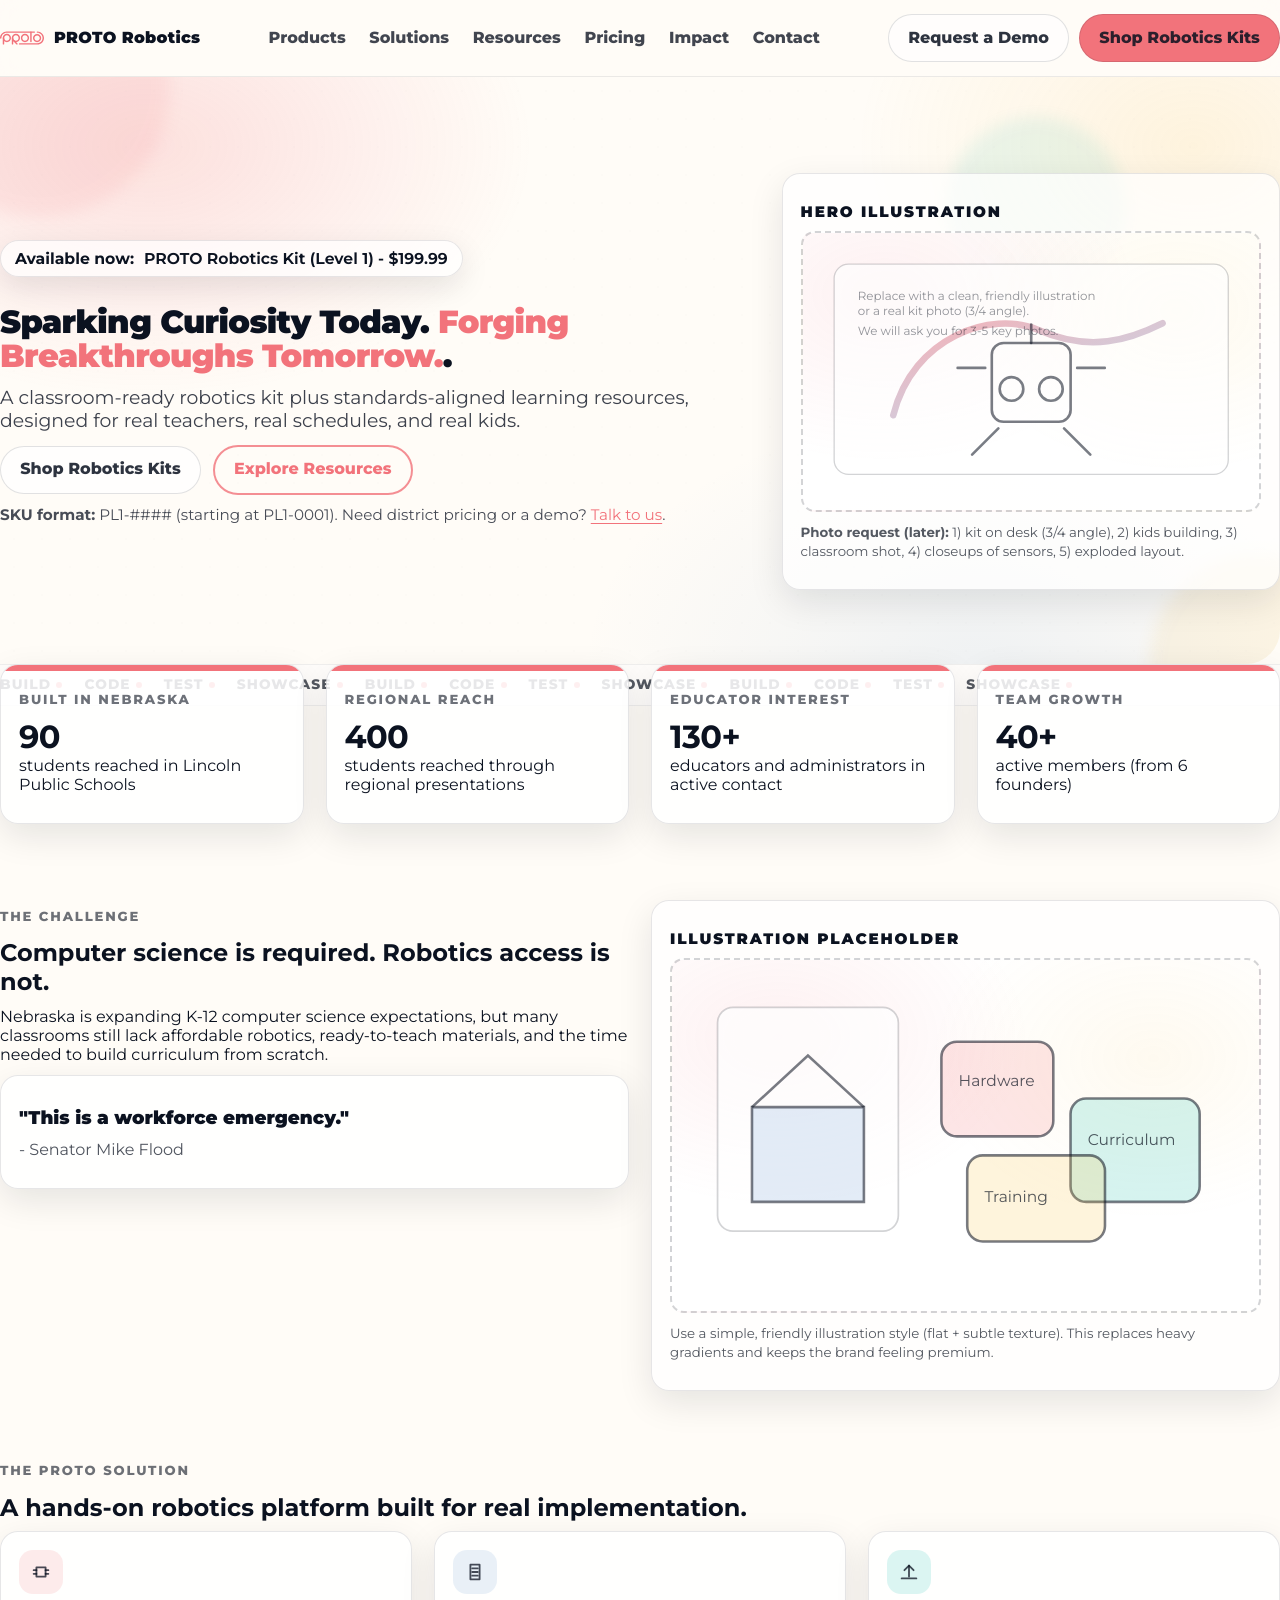
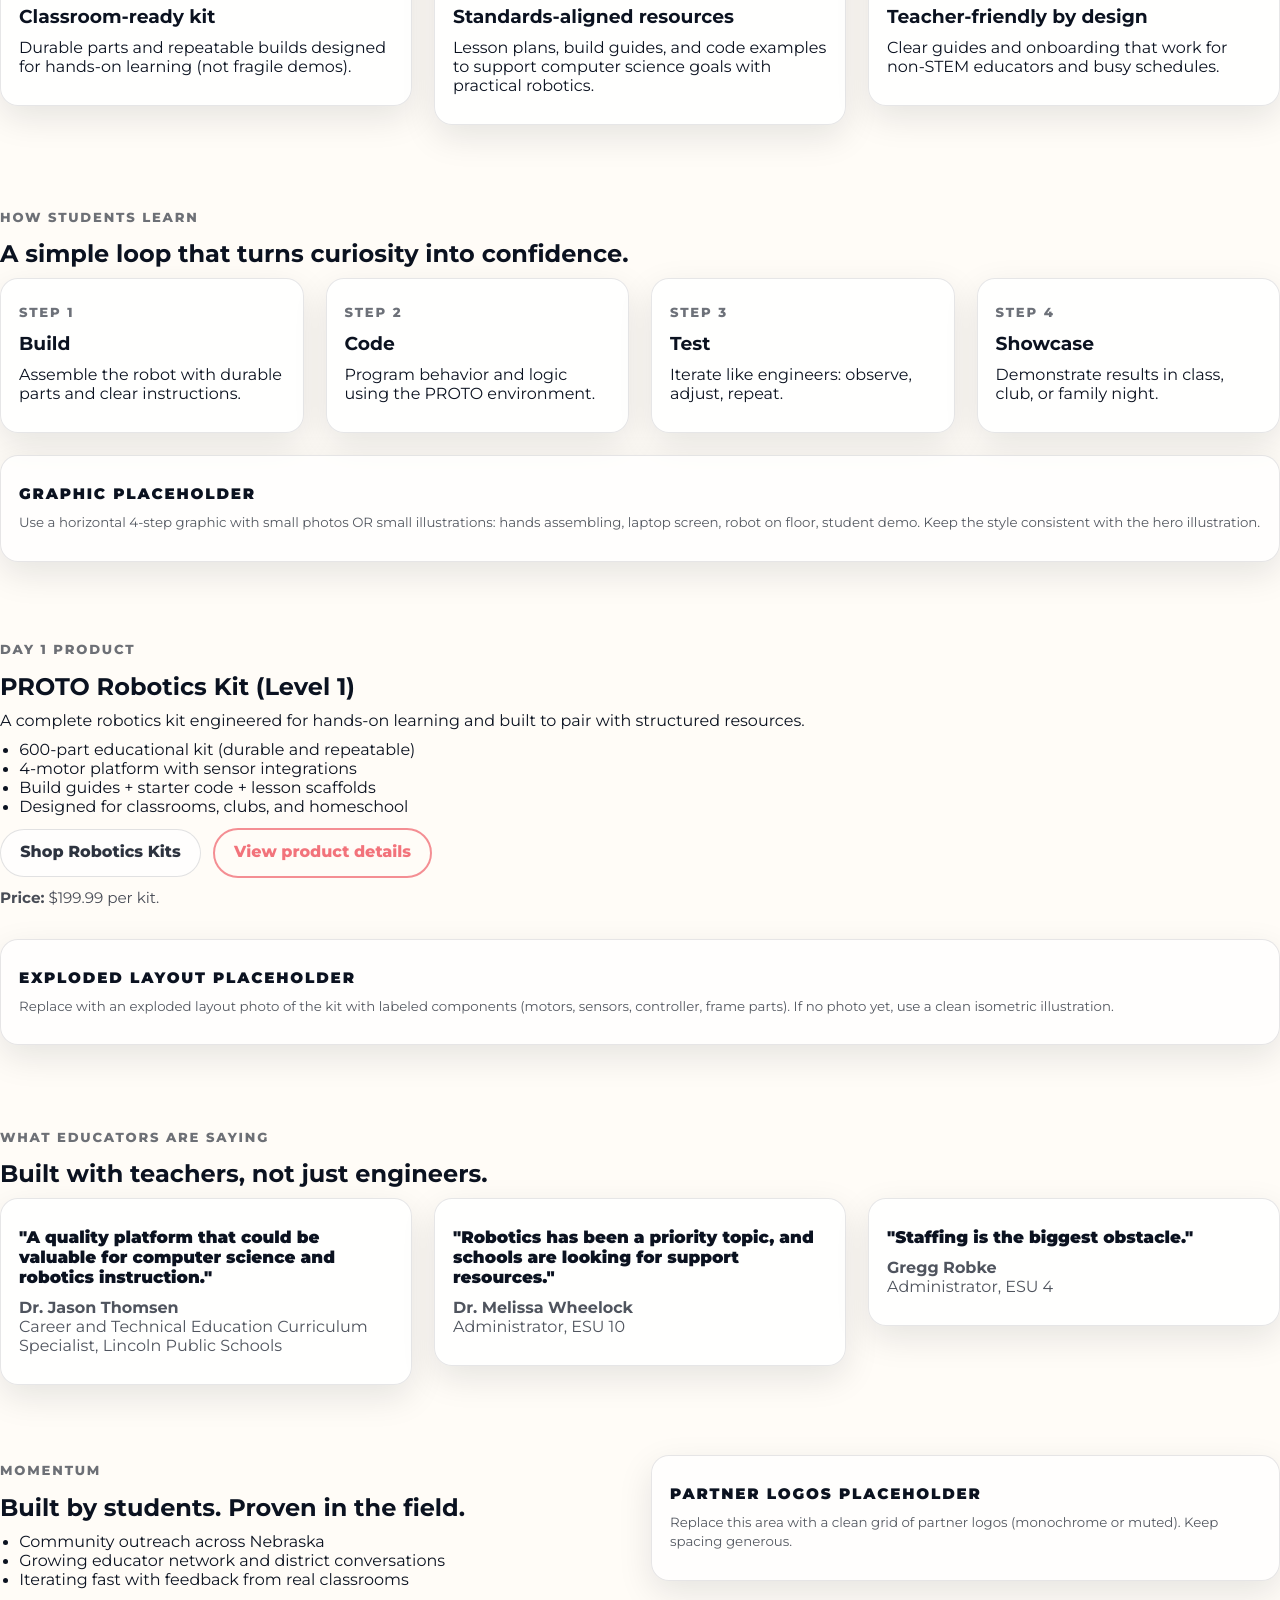
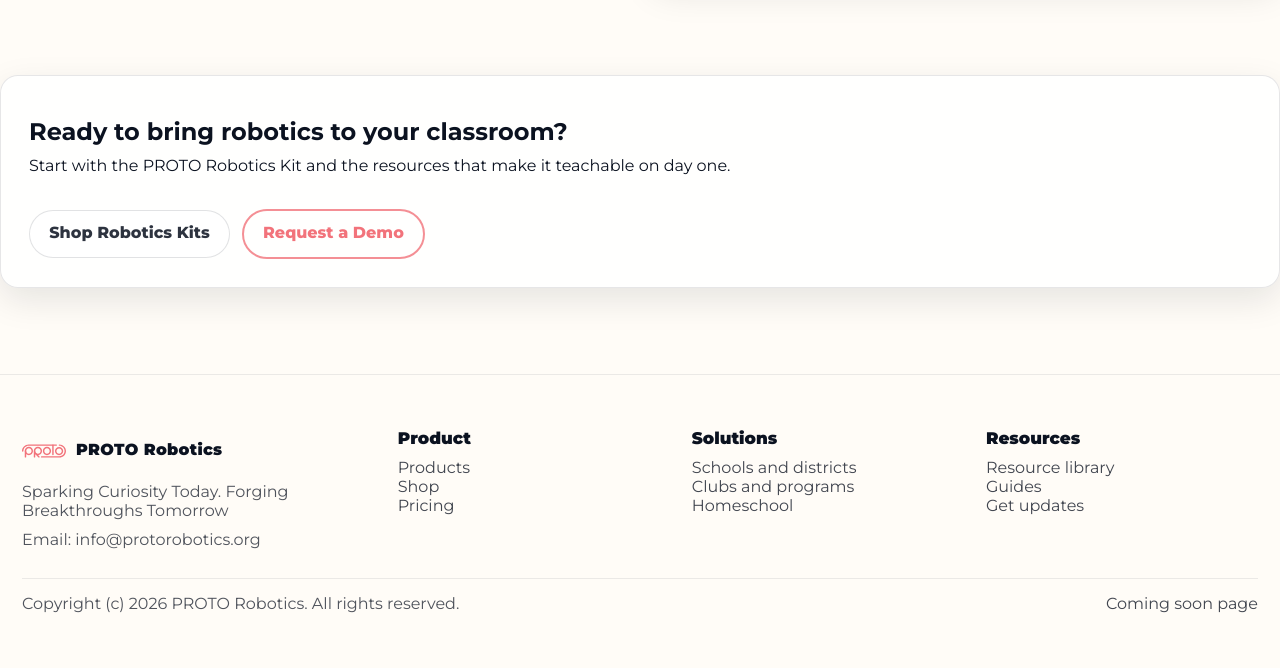
==== index.html @ 125cfd14 "WP Theme to static site migration starter code" ====
<!doctype html>
<html lang="en">
<head>
<title>PROTO Robotics - Index</title>
<meta charset="utf-8">
<meta name="viewport" content="width=device-width, initial-scale=1">
<link rel="preconnect" href="https://fonts.googleapis.com">
<link rel="preconnect" href="https://fonts.gstatic.com" crossorigin>
<link href="https://fonts.googleapis.com/css2?family=Montserrat:wght@400;500;600;700;800;900&display=swap" rel="stylesheet">
<link rel="stylesheet" href="assets/css/site.css">
</head>
<body>
<header class="proto-header">
  <div class="proto-container proto-header__inner">
    <a class="proto-brand" href="index.html">
      <img src="assets/img/proto-logo.svg" alt="PROTO Robotics" width="44" height="44">
      <span class="proto-brand__name">PROTO Robotics</span>
    </a>

    <nav class="proto-nav" aria-label="Primary">
      <a class="wp-block-navigation-item__content" href="products.html">Products</a>
      <a class="wp-block-navigation-item__content" href="solutions.html">Solutions</a>
      <a class="wp-block-navigation-item__content" href="resources.html">Resources</a>
      <a class="wp-block-navigation-item__content" href="pricing.html">Pricing</a>
      <a class="wp-block-navigation-item__content" href="impact.html">Impact</a>
      <a class="wp-block-navigation-item__content" href="contact.html">Contact</a>
    </nav>

    <div class="proto-actions">
      <a class="wp-block-button__link wp-element-button proto-ghost" href="contact.html">Request a Demo</a>
      <a class="wp-block-button__link has-proto-red-background-color has-text-color has-background wp-element-button" href="shop.html">Shop Robotics Kits</a>
    </div>
  </div>
</header>
<main>

<!-- wp:group {"align":"full","className":"proto-hero","style":{"spacing":{"padding":{"top":"96px","bottom":"74px"}}}} -->
<div class="wp-block-group alignfull proto-hero" style="padding-top:96px;padding-bottom:74px">
  <!-- wp:html -->
  <div class="proto-shape proto-shape--a"></div>
  <div class="proto-shape proto-shape--b"></div>
  <div class="proto-shape proto-shape--c"></div>
  <!-- /wp:html -->

  <!-- wp:group {"className":"proto-hero__inner","layout":{"type":"constrained"}} -->
  <div class="wp-block-group proto-hero__inner">
    <!-- wp:columns {"className":"proto-hero__grid","verticalAlignment":"center","style":{"spacing":{"blockGap":"34px"}}} -->
    <div class="wp-block-columns are-vertically-aligned-center proto-hero__grid">
      <!-- wp:column {"verticalAlignment":"center"} -->
      <div class="wp-block-column is-vertically-aligned-center">
        <!-- wp:group {"className":"proto-reveal","layout":{"type":"constrained"}} -->
        <div class="wp-block-group proto-reveal">
          <!-- wp:paragraph {"className":"proto-badge"} -->
          <p class="proto-badge"><strong>Available now:</strong> PROTO Robotics Kit (Level 1) - $199.99</p>
          <!-- /wp:paragraph -->

          <!-- wp:heading {"level":1,"fontSize":"4xl"} -->
          <h1 class="wp-block-heading has-4-xl-font-size">Sparking Curiosity Today. <span class="proto-accent">Forging Breakthroughs Tomorrow.</span>.</h1>
          <!-- /wp:heading -->

          <!-- wp:paragraph {"className":"proto-lede"} -->
          <p class="proto-lede">A classroom-ready robotics kit plus standards-aligned learning resources, designed for real teachers, real schedules, and real kids.</p>
          <!-- /wp:paragraph -->

          <!-- wp:buttons {"style":{"spacing":{"blockGap":"12px"}}} -->
          <div class="wp-block-buttons">
            <!-- wp:button -->
            <div class="wp-block-button"><a class="wp-block-button__link wp-element-button" href="shop.html">Shop Robotics Kits</a></div>
            <!-- /wp:button -->

            <!-- wp:button {"className":"is-style-proto-outline"} -->
            <div class="wp-block-button is-style-proto-outline"><a class="wp-block-button__link wp-element-button" href="resources.html">Explore Resources</a></div>
            <!-- /wp:button -->
          </div>
          <!-- /wp:buttons -->

          <!-- wp:paragraph {"style":{"typography":{"fontSize":"0.95rem"},"color":{"text":"rgba(11,18,32,0.75)"}}} -->
          <p style="font-size:0.95rem;color:rgba(11,18,32,0.75)"><strong>SKU format:</strong> PL1-#### (starting at PL1-0001). Need district pricing or a demo? <a href="contact.html">Talk to us</a>.</p>
          <!-- /wp:paragraph -->
        </div>
        <!-- /wp:group -->
      </div>
      <!-- /wp:column -->

      <!-- wp:column {"verticalAlignment":"center"} -->
      <div class="wp-block-column is-vertically-aligned-center">
        <!-- wp:group {"className":"proto-illustration proto-reveal","layout":{"type":"constrained"}} -->
        <div class="wp-block-group proto-illustration proto-reveal">
          <!-- wp:paragraph {"style":{"typography":{"fontWeight":"900","fontSize":"0.95rem","letterSpacing":"0.12em"}}} -->
          <p style="font-size:0.95rem;font-weight:900;letter-spacing:0.12em;text-transform:uppercase">Hero illustration</p>
          <!-- /wp:paragraph -->

          <!-- wp:html -->
          <div class="proto-illustration__canvas" aria-label="Illustration placeholder">
            <svg viewBox="0 0 640 360" width="100%" height="100%" role="img" aria-label="Robot blueprint illustration placeholder">
              <defs>
                <linearGradient id="g" x1="0" y1="0" x2="1" y2="1">
                  <stop offset="0" stop-color="#F2737B" stop-opacity="0.55"/>
                  <stop offset="1" stop-color="#6395CF" stop-opacity="0.35"/>
                </linearGradient>
              </defs>
              <rect x="20" y="20" width="600" height="320" rx="22" fill="rgba(255,255,255,0.65)" stroke="rgba(11,18,32,0.18)" stroke-width="2"/>
              <path d="M110 250 C140 130, 260 90, 330 120 C410 155, 470 135, 520 110" fill="none" stroke="url(#g)" stroke-width="10" stroke-linecap="round"/>
              <g fill="none" stroke="rgba(11,18,32,0.55)" stroke-width="4" stroke-linecap="round" stroke-linejoin="round">
                <rect x="260" y="140" width="120" height="120" rx="18"/>
                <circle cx="290" cy="210" r="18"/>
                <circle cx="350" cy="210" r="18"/>
                <path d="M320 140 v-28"/>
                <path d="M250 178 h-42"/>
                <path d="M432 178 h-42"/>
                <path d="M270 270 l-40 40"/>
                <path d="M370 270 l40 40"/>
              </g>
              <g fill="rgba(11,18,32,0.45)" font-family="Montserrat, Arial" font-size="18">
                <text x="56" y="74">Replace with a clean, friendly illustration</text>
                <text x="56" y="98">or a real kit photo (3/4 angle).</text>
                <text x="56" y="128">We will ask you for 3-5 key photos.</text>
              </g>
            </svg>
          </div>
          <!-- /wp:html -->

          <!-- wp:paragraph -->
          <p><small><strong>Photo request (later):</strong> 1) kit on desk (3/4 angle), 2) kids building, 3) classroom shot, 4) closeups of sensors, 5) exploded layout.</small></p>
          <!-- /wp:paragraph -->
        </div>
        <!-- /wp:group -->
      </div>
      <!-- /wp:column -->
    </div>
    <!-- /wp:columns -->
  </div>
  <!-- /wp:group -->
</div>
<!-- /wp:group -->


<!-- wp:group {"align":"full","className":"proto-marquee","style":{"spacing":{"padding":{"top":"0px","bottom":"0px"}}}} -->
<div class="wp-block-group alignfull proto-marquee">
  <!-- wp:html -->
  <div class="proto-marquee__track" aria-label="PROTO marquee">
    <span class="proto-marquee__item">BUILD <span class="proto-marquee__dot"></span></span>
    <span class="proto-marquee__item">CODE <span class="proto-marquee__dot"></span></span>
    <span class="proto-marquee__item">TEST <span class="proto-marquee__dot"></span></span>
    <span class="proto-marquee__item">SHOWCASE <span class="proto-marquee__dot"></span></span>
    <span class="proto-marquee__item">BUILD <span class="proto-marquee__dot"></span></span>
    <span class="proto-marquee__item">CODE <span class="proto-marquee__dot"></span></span>
    <span class="proto-marquee__item">TEST <span class="proto-marquee__dot"></span></span>
    <span class="proto-marquee__item">SHOWCASE <span class="proto-marquee__dot"></span></span>
    <span class="proto-marquee__item">BUILD <span class="proto-marquee__dot"></span></span>
    <span class="proto-marquee__item">CODE <span class="proto-marquee__dot"></span></span>
    <span class="proto-marquee__item">TEST <span class="proto-marquee__dot"></span></span>
    <span class="proto-marquee__item">SHOWCASE <span class="proto-marquee__dot"></span></span>
  </div>
  <!-- /wp:html -->
</div>
<!-- /wp:group -->


<!-- wp:group {"layout":{"type":"constrained"},"className":"proto-overlap"} -->
<div class="wp-block-group proto-overlap">
  <!-- wp:columns {"style":{"spacing":{"blockGap":"18px"}}} -->
  <div class="wp-block-columns">
    <!-- wp:column -->
    <div class="wp-block-column">
      <!-- wp:group {"className":"proto-stat proto-reveal","style":{"spacing":{"padding":{"top":"18px","bottom":"18px","left":"18px","right":"18px"}}},"layout":{"type":"constrained"}} -->
      <div class="wp-block-group proto-stat proto-reveal" style="padding-top:18px;padding-right:18px;padding-bottom:18px;padding-left:18px">
        <!-- wp:paragraph {"className":"proto-eyebrow"} -->
        <p class="proto-eyebrow">Built in Nebraska</p>
        <!-- /wp:paragraph -->
        <!-- wp:paragraph -->
        <p><b>90</b><br>students reached in Lincoln Public Schools</p>
        <!-- /wp:paragraph -->
      </div>
      <!-- /wp:group -->
    </div>
    <!-- /wp:column -->

    <!-- wp:column -->
    <div class="wp-block-column">
      <!-- wp:group {"className":"proto-stat proto-reveal","style":{"spacing":{"padding":{"top":"18px","bottom":"18px","left":"18px","right":"18px"}}},"layout":{"type":"constrained"}} -->
      <div class="wp-block-group proto-stat proto-reveal" style="padding-top:18px;padding-right:18px;padding-bottom:18px;padding-left:18px">
        <!-- wp:paragraph {"className":"proto-eyebrow"} -->
        <p class="proto-eyebrow">Regional reach</p>
        <!-- /wp:paragraph -->
        <!-- wp:paragraph -->
        <p><b>400</b><br>students reached through regional presentations</p>
        <!-- /wp:paragraph -->
      </div>
      <!-- /wp:group -->
    </div>
    <!-- /wp:column -->

    <!-- wp:column -->
    <div class="wp-block-column">
      <!-- wp:group {"className":"proto-stat proto-reveal","style":{"spacing":{"padding":{"top":"18px","bottom":"18px","left":"18px","right":"18px"}}},"layout":{"type":"constrained"}} -->
      <div class="wp-block-group proto-stat proto-reveal" style="padding-top:18px;padding-right:18px;padding-bottom:18px;padding-left:18px">
        <!-- wp:paragraph {"className":"proto-eyebrow"} -->
        <p class="proto-eyebrow">Educator interest</p>
        <!-- /wp:paragraph -->
        <!-- wp:paragraph -->
        <p><b>130+</b><br>educators and administrators in active contact</p>
        <!-- /wp:paragraph -->
      </div>
      <!-- /wp:group -->
    </div>
    <!-- /wp:column -->

    <!-- wp:column -->
    <div class="wp-block-column">
      <!-- wp:group {"className":"proto-stat proto-reveal","style":{"spacing":{"padding":{"top":"18px","bottom":"18px","left":"18px","right":"18px"}}},"layout":{"type":"constrained"}} -->
      <div class="wp-block-group proto-stat proto-reveal" style="padding-top:18px;padding-right:18px;padding-bottom:18px;padding-left:18px">
        <!-- wp:paragraph {"className":"proto-eyebrow"} -->
        <p class="proto-eyebrow">Team growth</p>
        <!-- /wp:paragraph -->
        <!-- wp:paragraph -->
        <p><b>40+</b><br>active members (from 6 founders)</p>
        <!-- /wp:paragraph -->
      </div>
      <!-- /wp:group -->
    </div>
    <!-- /wp:column -->
  </div>
  <!-- /wp:columns -->
</div>
<!-- /wp:group -->


<!-- wp:group {"layout":{"type":"constrained"},"style":{"spacing":{"padding":{"top":"76px","bottom":"28px"}}}} -->
<div class="wp-block-group" style="padding-top:76px;padding-bottom:28px">
  <!-- wp:columns {"verticalAlignment":"center","style":{"spacing":{"blockGap":"34px"}}} -->
  <div class="wp-block-columns are-vertically-aligned-center">
    <!-- wp:column {"verticalAlignment":"center"} -->
    <div class="wp-block-column is-vertically-aligned-center">
      <!-- wp:group {"className":"proto-reveal","layout":{"type":"constrained"}} -->
      <div class="wp-block-group proto-reveal">
        <!-- wp:paragraph {"className":"proto-eyebrow"} -->
        <p class="proto-eyebrow">The challenge</p>
        <!-- /wp:paragraph -->

        <!-- wp:heading {"fontSize":"3xl"} -->
        <h2 class="wp-block-heading has-3-xl-font-size">Computer science is required. Robotics access is not.</h2>
        <!-- /wp:heading -->

        <!-- wp:paragraph -->
        <p>Nebraska is expanding K-12 computer science expectations, but many classrooms still lack affordable robotics, ready-to-teach materials, and the time needed to build curriculum from scratch.</p>
        <!-- /wp:paragraph -->

        <!-- wp:group {"className":"proto-card","style":{"spacing":{"padding":{"top":"18px","bottom":"18px","left":"18px","right":"18px"}}},"layout":{"type":"constrained"}} -->
        <div class="wp-block-group proto-card" style="padding-top:18px;padding-right:18px;padding-bottom:18px;padding-left:18px">
          <!-- wp:paragraph {"style":{"typography":{"fontWeight":"900","fontSize":"1.15rem"}}} -->
          <p style="font-size:1.15rem;font-weight:900">"This is a workforce emergency."</p>
          <!-- /wp:paragraph -->
          <!-- wp:paragraph {"style":{"color":{"text":"rgba(11,18,32,0.72)"}}} -->
          <p style="color:rgba(11,18,32,0.72)">- Senator Mike Flood</p>
          <!-- /wp:paragraph -->
        </div>
        <!-- /wp:group -->
      </div>
      <!-- /wp:group -->
    </div>
    <!-- /wp:column -->

    <!-- wp:column {"verticalAlignment":"center"} -->
    <div class="wp-block-column is-vertically-aligned-center">
      <!-- wp:group {"className":"proto-illustration proto-reveal","layout":{"type":"constrained"}} -->
      <div class="wp-block-group proto-illustration proto-reveal">
        <!-- wp:paragraph {"style":{"typography":{"fontWeight":"900","fontSize":"0.95rem","letterSpacing":"0.12em"}}} -->
        <p style="font-size:0.95rem;font-weight:900;letter-spacing:0.12em;text-transform:uppercase">Illustration placeholder</p>
        <!-- /wp:paragraph -->
        <!-- wp:html -->
        <div class="proto-illustration__canvas">
          <svg viewBox="0 0 640 360" width="100%" height="100%" role="img" aria-label="School and puzzle illustration placeholder">
            <rect x="32" y="34" width="210" height="260" rx="18" fill="rgba(255,255,255,0.70)" stroke="rgba(11,18,32,0.18)" stroke-width="2"/>
            <path d="M72 150 h130 v110 h-130 z" fill="rgba(99,149,207,0.18)" stroke="rgba(11,18,32,0.55)" stroke-width="3"/>
            <path d="M72 150 l65-60 l65 60" fill="none" stroke="rgba(11,18,32,0.55)" stroke-width="3"/>
            <g>
              <rect x="292" y="74" width="130" height="110" rx="18" fill="rgba(242,115,123,0.18)" stroke="rgba(11,18,32,0.55)" stroke-width="3"/>
              <rect x="442" y="140" width="150" height="120" rx="18" fill="rgba(0,184,170,0.16)" stroke="rgba(11,18,32,0.55)" stroke-width="3"/>
              <rect x="322" y="206" width="160" height="100" rx="18" fill="rgba(248,191,65,0.18)" stroke="rgba(11,18,32,0.55)" stroke-width="3"/>
              <text x="312" y="126" font-family="Montserrat, Arial" font-size="18" fill="rgba(11,18,32,0.70)">Hardware</text>
              <text x="462" y="194" font-family="Montserrat, Arial" font-size="18" fill="rgba(11,18,32,0.70)">Curriculum</text>
              <text x="342" y="260" font-family="Montserrat, Arial" font-size="18" fill="rgba(11,18,32,0.70)">Training</text>
            </g>
          </svg>
        </div>
        <!-- /wp:html -->
        <!-- wp:paragraph -->
        <p><small>Use a simple, friendly illustration style (flat + subtle texture). This replaces heavy gradients and keeps the brand feeling premium.</small></p>
        <!-- /wp:paragraph -->
      </div>
      <!-- /wp:group -->
    </div>
    <!-- /wp:column -->
  </div>
  <!-- /wp:columns -->
</div>
<!-- /wp:group -->


<!-- wp:group {"layout":{"type":"constrained"},"style":{"spacing":{"padding":{"top":"36px","bottom":"18px"}}}} -->
<div class="wp-block-group" style="padding-top:36px;padding-bottom:18px">
  <!-- wp:group {"className":"proto-reveal","layout":{"type":"constrained"}} -->
  <div class="wp-block-group proto-reveal">
    <!-- wp:paragraph {"className":"proto-eyebrow"} -->
    <p class="proto-eyebrow">The PROTO solution</p>
    <!-- /wp:paragraph -->

    <!-- wp:heading {"fontSize":"3xl"} -->
    <h2 class="wp-block-heading has-3-xl-font-size">A hands-on robotics platform built for real implementation.</h2>
    <!-- /wp:heading -->
  </div>
  <!-- /wp:group -->

  <!-- wp:columns {"style":{"spacing":{"blockGap":"18px"}}} -->
  <div class="wp-block-columns">
    <!-- wp:column -->
    <div class="wp-block-column">
      <!-- wp:group {"className":"proto-card proto-card--lift proto-reveal","style":{"spacing":{"padding":{"top":"18px","bottom":"18px","left":"18px","right":"18px"}}},"layout":{"type":"constrained"}} -->
      <div class="wp-block-group proto-card proto-card--lift proto-reveal" style="padding-top:18px;padding-right:18px;padding-bottom:18px;padding-left:18px">
        <!-- wp:html -->
        <div aria-hidden="true" style="width:44px;height:44px;border-radius:14px;background:rgba(242,115,123,0.14);display:flex;align-items:center;justify-content:center;margin-bottom:10px">
          <svg viewBox="0 0 24 24" width="22" height="22" fill="none" stroke="rgba(11,18,32,0.75)" stroke-width="2" stroke-linecap="round" stroke-linejoin="round">
            <path d="M7 7h10v10H7z"/>
            <path d="M4 10h3M17 10h3M4 14h3M17 14h3"/>
          </svg>
        </div>
        <!-- /wp:html -->
        <!-- wp:heading {"level":3,"fontSize":"xl"} -->
        <h3 class="wp-block-heading has-xl-font-size">Classroom-ready kit</h3>
        <!-- /wp:heading -->
        <!-- wp:paragraph -->
        <p>Durable parts and repeatable builds designed for hands-on learning (not fragile demos).</p>
        <!-- /wp:paragraph -->
      </div>
      <!-- /wp:group -->
    </div>
    <!-- /wp:column -->

    <!-- wp:column -->
    <div class="wp-block-column">
      <!-- wp:group {"className":"proto-card proto-card--lift proto-reveal","style":{"spacing":{"padding":{"top":"18px","bottom":"18px","left":"18px","right":"18px"}}},"layout":{"type":"constrained"}} -->
      <div class="wp-block-group proto-card proto-card--lift proto-reveal" style="padding-top:18px;padding-right:18px;padding-bottom:18px;padding-left:18px">
        <!-- wp:html -->
        <div aria-hidden="true" style="width:44px;height:44px;border-radius:14px;background:rgba(99,149,207,0.14);display:flex;align-items:center;justify-content:center;margin-bottom:10px">
          <svg viewBox="0 0 24 24" width="22" height="22" fill="none" stroke="rgba(11,18,32,0.75)" stroke-width="2" stroke-linecap="round" stroke-linejoin="round">
            <path d="M7 4h10v16H7z"/>
            <path d="M9 8h6M9 12h6M9 16h6"/>
          </svg>
        </div>
        <!-- /wp:html -->
        <!-- wp:heading {"level":3,"fontSize":"xl"} -->
        <h3 class="wp-block-heading has-xl-font-size">Standards-aligned resources</h3>
        <!-- /wp:heading -->
        <!-- wp:paragraph -->
        <p>Lesson plans, build guides, and code examples to support computer science goals with practical robotics.</p>
        <!-- /wp:paragraph -->
      </div>
      <!-- /wp:group -->
    </div>
    <!-- /wp:column -->

    <!-- wp:column -->
    <div class="wp-block-column">
      <!-- wp:group {"className":"proto-card proto-card--lift proto-reveal","style":{"spacing":{"padding":{"top":"18px","bottom":"18px","left":"18px","right":"18px"}}},"layout":{"type":"constrained"}} -->
      <div class="wp-block-group proto-card proto-card--lift proto-reveal" style="padding-top:18px;padding-right:18px;padding-bottom:18px;padding-left:18px">
        <!-- wp:html -->
        <div aria-hidden="true" style="width:44px;height:44px;border-radius:14px;background:rgba(0,184,170,0.14);display:flex;align-items:center;justify-content:center;margin-bottom:10px">
          <svg viewBox="0 0 24 24" width="22" height="22" fill="none" stroke="rgba(11,18,32,0.75)" stroke-width="2" stroke-linecap="round" stroke-linejoin="round">
            <path d="M4 19h16"/>
            <path d="M7 10l5-5 5 5"/>
            <path d="M12 5v12"/>
          </svg>
        </div>
        <!-- /wp:html -->
        <!-- wp:heading {"level":3,"fontSize":"xl"} -->
        <h3 class="wp-block-heading has-xl-font-size">Teacher-friendly by design</h3>
        <!-- /wp:heading -->
        <!-- wp:paragraph -->
        <p>Clear guides and onboarding that work for non-STEM educators and busy schedules.</p>
        <!-- /wp:paragraph -->
      </div>
      <!-- /wp:group -->
    </div>
    <!-- /wp:column -->
  </div>
  <!-- /wp:columns -->
</div>
<!-- /wp:group -->


<!-- wp:group {"layout":{"type":"constrained"},"style":{"spacing":{"padding":{"top":"58px","bottom":"18px"}}}} -->
<div class="wp-block-group" style="padding-top:58px;padding-bottom:18px">
  <!-- wp:group {"className":"proto-reveal","layout":{"type":"constrained"}} -->
  <div class="wp-block-group proto-reveal">
    <!-- wp:paragraph {"className":"proto-eyebrow"} -->
    <p class="proto-eyebrow">How students learn</p>
    <!-- /wp:paragraph -->

    <!-- wp:heading {"fontSize":"2xl"} -->
    <h2 class="wp-block-heading has-2-xl-font-size">A simple loop that turns curiosity into confidence.</h2>
    <!-- /wp:heading -->
  </div>
  <!-- /wp:group -->

  <!-- wp:columns {"style":{"spacing":{"blockGap":"18px"}}} -->
  <div class="wp-block-columns">
    <!-- wp:column -->
    <div class="wp-block-column">
      <!-- wp:group {"className":"proto-card proto-reveal","style":{"spacing":{"padding":{"top":"18px","bottom":"18px","left":"18px","right":"18px"}}},"layout":{"type":"constrained"}} -->
      <div class="wp-block-group proto-card proto-reveal" style="padding-top:18px;padding-right:18px;padding-bottom:18px;padding-left:18px">
        <!-- wp:paragraph {"className":"proto-eyebrow"} -->
        <p class="proto-eyebrow">Step 1</p>
        <!-- /wp:paragraph -->
        <!-- wp:heading {"level":3,"fontSize":"xl"} -->
        <h3 class="wp-block-heading has-xl-font-size">Build</h3>
        <!-- /wp:heading -->
        <!-- wp:paragraph -->
        <p>Assemble the robot with durable parts and clear instructions.</p>
        <!-- /wp:paragraph -->
      </div>
      <!-- /wp:group -->
    </div>
    <!-- /wp:column -->

    <!-- wp:column -->
    <div class="wp-block-column">
      <!-- wp:group {"className":"proto-card proto-reveal","style":{"spacing":{"padding":{"top":"18px","bottom":"18px","left":"18px","right":"18px"}}},"layout":{"type":"constrained"}} -->
      <div class="wp-block-group proto-card proto-reveal" style="padding-top:18px;padding-right:18px;padding-bottom:18px;padding-left:18px">
        <!-- wp:paragraph {"className":"proto-eyebrow"} -->
        <p class="proto-eyebrow">Step 2</p>
        <!-- /wp:paragraph -->
        <!-- wp:heading {"level":3,"fontSize":"xl"} -->
        <h3 class="wp-block-heading has-xl-font-size">Code</h3>
        <!-- /wp:heading -->
        <!-- wp:paragraph -->
        <p>Program behavior and logic using the PROTO environment.</p>
        <!-- /wp:paragraph -->
      </div>
      <!-- /wp:group -->
    </div>
    <!-- /wp:column -->

    <!-- wp:column -->
    <div class="wp-block-column">
      <!-- wp:group {"className":"proto-card proto-reveal","style":{"spacing":{"padding":{"top":"18px","bottom":"18px","left":"18px","right":"18px"}}},"layout":{"type":"constrained"}} -->
      <div class="wp-block-group proto-card proto-reveal" style="padding-top:18px;padding-right:18px;padding-bottom:18px;padding-left:18px">
        <!-- wp:paragraph {"className":"proto-eyebrow"} -->
        <p class="proto-eyebrow">Step 3</p>
        <!-- /wp:paragraph -->
        <!-- wp:heading {"level":3,"fontSize":"xl"} -->
        <h3 class="wp-block-heading has-xl-font-size">Test</h3>
        <!-- /wp:heading -->
        <!-- wp:paragraph -->
        <p>Iterate like engineers: observe, adjust, repeat.</p>
        <!-- /wp:paragraph -->
      </div>
      <!-- /wp:group -->
    </div>
    <!-- /wp:column -->

    <!-- wp:column -->
    <div class="wp-block-column">
      <!-- wp:group {"className":"proto-card proto-reveal","style":{"spacing":{"padding":{"top":"18px","bottom":"18px","left":"18px","right":"18px"}}},"layout":{"type":"constrained"}} -->
      <div class="wp-block-group proto-card proto-reveal" style="padding-top:18px;padding-right:18px;padding-bottom:18px;padding-left:18px">
        <!-- wp:paragraph {"className":"proto-eyebrow"} -->
        <p class="proto-eyebrow">Step 4</p>
        <!-- /wp:paragraph -->
        <!-- wp:heading {"level":3,"fontSize":"xl"} -->
        <h3 class="wp-block-heading has-xl-font-size">Showcase</h3>
        <!-- /wp:heading -->
        <!-- wp:paragraph -->
        <p>Demonstrate results in class, club, or family night.</p>
        <!-- /wp:paragraph -->
      </div>
      <!-- /wp:group -->
    </div>
    <!-- /wp:column -->
  </div>
  <!-- /wp:columns -->

  <!-- wp:group {"className":"proto-illustration proto-reveal","style":{"spacing":{"margin":{"top":"22px"},"padding":{"top":"18px","bottom":"18px","left":"18px","right":"18px"}}},"layout":{"type":"constrained"}} -->
  <div class="wp-block-group proto-illustration proto-reveal" style="margin-top:22px;padding-top:18px;padding-right:18px;padding-bottom:18px;padding-left:18px">
    <!-- wp:paragraph {"style":{"typography":{"fontWeight":"900","fontSize":"0.95rem","letterSpacing":"0.12em"}}} -->
    <p style="font-size:0.95rem;font-weight:900;letter-spacing:0.12em;text-transform:uppercase">Graphic placeholder</p>
    <!-- /wp:paragraph -->
    <!-- wp:paragraph -->
    <p><small>Use a horizontal 4-step graphic with small photos OR small illustrations: hands assembling, laptop screen, robot on floor, student demo. Keep the style consistent with the hero illustration.</small></p>
    <!-- /wp:paragraph -->
  </div>
  <!-- /wp:group -->
</div>
<!-- /wp:group -->


<!-- wp:group {"layout":{"type":"constrained"},"style":{"spacing":{"padding":{"top":"54px","bottom":"18px"}}}} -->
<div class="wp-block-group" style="padding-top:54px;padding-bottom:18px">
  <!-- wp:columns {"verticalAlignment":"center","style":{"spacing":{"blockGap":"34px"}}} -->
  <div class="wp-block-columns are-vertically-aligned-center">
    <!-- wp:column {"verticalAlignment":"center","width":"55%"} -->
    <div class="wp-block-column is-vertically-aligned-center" style="flex-basis:55%">
      <!-- wp:group {"className":"proto-reveal","layout":{"type":"constrained"}} -->
      <div class="wp-block-group proto-reveal">
        <!-- wp:paragraph {"className":"proto-eyebrow"} -->
        <p class="proto-eyebrow">Day 1 product</p>
        <!-- /wp:paragraph -->

        <!-- wp:heading {"fontSize":"2xl"} -->
        <h2 class="wp-block-heading has-2-xl-font-size">PROTO Robotics Kit (Level 1)</h2>
        <!-- /wp:heading -->

        <!-- wp:paragraph -->
        <p>A complete robotics kit engineered for hands-on learning and built to pair with structured resources.</p>
        <!-- /wp:paragraph -->

        <!-- wp:list -->
        <ul>
          <li>600-part educational kit (durable and repeatable)</li>
          <li>4-motor platform with sensor integrations</li>
          <li>Build guides + starter code + lesson scaffolds</li>
          <li>Designed for classrooms, clubs, and homeschool</li>
        </ul>
        <!-- /wp:list -->

        <!-- wp:buttons {"style":{"spacing":{"blockGap":"12px"}}} -->
        <div class="wp-block-buttons">
          <!-- wp:button -->
          <div class="wp-block-button"><a class="wp-block-button__link wp-element-button" href="shop.html">Shop Robotics Kits</a></div>
          <!-- /wp:button -->
          <!-- wp:button {"className":"is-style-proto-outline"} -->
          <div class="wp-block-button is-style-proto-outline"><a class="wp-block-button__link wp-element-button" href="products.html">View product details</a></div>
          <!-- /wp:button -->
        </div>
        <!-- /wp:buttons -->

        <!-- wp:paragraph {"style":{"typography":{"fontSize":"0.95rem"},"color":{"text":"rgba(11,18,32,0.75)"}}} -->
        <p style="font-size:0.95rem;color:rgba(11,18,32,0.75)"><strong>Price:</strong> $199.99 per kit.</p>
        <!-- /wp:paragraph -->
      </div>
      <!-- /wp:group -->
    </div>
    <!-- /wp:column -->

    <!-- wp:column {"verticalAlignment":"center","width":"45%"} -->
    <div class="wp-block-column is-vertically-aligned-center" style="flex-basis:45%">
      <!-- wp:group {"className":"proto-illustration proto-reveal","layout":{"type":"constrained"}} -->
      <div class="wp-block-group proto-illustration proto-reveal">
        <!-- wp:paragraph {"style":{"typography":{"fontWeight":"900","fontSize":"0.95rem","letterSpacing":"0.12em"}}} -->
        <p style="font-size:0.95rem;font-weight:900;letter-spacing:0.12em;text-transform:uppercase">Exploded layout placeholder</p>
        <!-- /wp:paragraph -->
        <!-- wp:paragraph -->
        <p><small>Replace with an exploded layout photo of the kit with labeled components (motors, sensors, controller, frame parts). If no photo yet, use a clean isometric illustration.</small></p>
        <!-- /wp:paragraph -->
      </div>
      <!-- /wp:group -->
    </div>
    <!-- /wp:column -->
  </div>
  <!-- /wp:columns -->
</div>
<!-- /wp:group -->


<!-- wp:group {"layout":{"type":"constrained"},"style":{"spacing":{"padding":{"top":"58px","bottom":"18px"}}}} -->
<div class="wp-block-group" style="padding-top:58px;padding-bottom:18px">
  <!-- wp:group {"className":"proto-reveal","layout":{"type":"constrained"}} -->
  <div class="wp-block-group proto-reveal">
    <!-- wp:paragraph {"className":"proto-eyebrow"} -->
    <p class="proto-eyebrow">What educators are saying</p>
    <!-- /wp:paragraph -->
    <!-- wp:heading {"fontSize":"2xl"} -->
    <h2 class="wp-block-heading has-2-xl-font-size">Built with teachers, not just engineers.</h2>
    <!-- /wp:heading -->
  </div>
  <!-- /wp:group -->

  <!-- wp:columns {"style":{"spacing":{"blockGap":"18px"}}} -->
  <div class="wp-block-columns">
    <!-- wp:column -->
    <div class="wp-block-column">
      <!-- wp:group {"className":"proto-card proto-reveal","style":{"spacing":{"padding":{"top":"18px","bottom":"18px","left":"18px","right":"18px"}}},"layout":{"type":"constrained"}} -->
      <div class="wp-block-group proto-card proto-reveal" style="padding-top:18px;padding-right:18px;padding-bottom:18px;padding-left:18px">
        <!-- wp:paragraph {"style":{"typography":{"fontWeight":"900","fontSize":"1.05rem"}}} -->
        <p style="font-size:1.05rem;font-weight:900">"A quality platform that could be valuable for computer science and robotics instruction."</p>
        <!-- /wp:paragraph -->
        <!-- wp:paragraph {"style":{"color":{"text":"rgba(11,18,32,0.72)"}}} -->
        <p style="color:rgba(11,18,32,0.72)"><strong>Dr. Jason Thomsen</strong><br>Career and Technical Education Curriculum Specialist, Lincoln Public Schools</p>
        <!-- /wp:paragraph -->
      </div>
      <!-- /wp:group -->
    </div>
    <!-- /wp:column -->

    <!-- wp:column -->
    <div class="wp-block-column">
      <!-- wp:group {"className":"proto-card proto-reveal","style":{"spacing":{"padding":{"top":"18px","bottom":"18px","left":"18px","right":"18px"}}},"layout":{"type":"constrained"}} -->
      <div class="wp-block-group proto-card proto-reveal" style="padding-top:18px;padding-right:18px;padding-bottom:18px;padding-left:18px">
        <!-- wp:paragraph {"style":{"typography":{"fontWeight":"900","fontSize":"1.05rem"}}} -->
        <p style="font-size:1.05rem;font-weight:900">"Robotics has been a priority topic, and schools are looking for support resources."</p>
        <!-- /wp:paragraph -->
        <!-- wp:paragraph {"style":{"color":{"text":"rgba(11,18,32,0.72)"}}} -->
        <p style="color:rgba(11,18,32,0.72)"><strong>Dr. Melissa Wheelock</strong><br>Administrator, ESU 10</p>
        <!-- /wp:paragraph -->
      </div>
      <!-- /wp:group -->
    </div>
    <!-- /wp:column -->

    <!-- wp:column -->
    <div class="wp-block-column">
      <!-- wp:group {"className":"proto-card proto-reveal","style":{"spacing":{"padding":{"top":"18px","bottom":"18px","left":"18px","right":"18px"}}},"layout":{"type":"constrained"}} -->
      <div class="wp-block-group proto-card proto-reveal" style="padding-top:18px;padding-right:18px;padding-bottom:18px;padding-left:18px">
        <!-- wp:paragraph {"style":{"typography":{"fontWeight":"900","fontSize":"1.05rem"}}} -->
        <p style="font-size:1.05rem;font-weight:900">"Staffing is the biggest obstacle."</p>
        <!-- /wp:paragraph -->
        <!-- wp:paragraph {"style":{"color":{"text":"rgba(11,18,32,0.72)"}}} -->
        <p style="color:rgba(11,18,32,0.72)"><strong>Gregg Robke</strong><br>Administrator, ESU 4</p>
        <!-- /wp:paragraph -->
      </div>
      <!-- /wp:group -->
    </div>
    <!-- /wp:column -->
  </div>
  <!-- /wp:columns -->
</div>
<!-- /wp:group -->


<!-- wp:group {"layout":{"type":"constrained"},"style":{"spacing":{"padding":{"top":"52px","bottom":"22px"}}}} -->
<div class="wp-block-group" style="padding-top:52px;padding-bottom:22px">
  <!-- wp:columns {"verticalAlignment":"center","style":{"spacing":{"blockGap":"34px"}}} -->
  <div class="wp-block-columns are-vertically-aligned-center">
    <!-- wp:column {"verticalAlignment":"center"} -->
    <div class="wp-block-column is-vertically-aligned-center">
      <!-- wp:group {"className":"proto-reveal","layout":{"type":"constrained"}} -->
      <div class="wp-block-group proto-reveal">
        <!-- wp:paragraph {"className":"proto-eyebrow"} -->
        <p class="proto-eyebrow">Momentum</p>
        <!-- /wp:paragraph -->
        <!-- wp:heading {"fontSize":"2xl"} -->
        <h2 class="wp-block-heading has-2-xl-font-size">Built by students. Proven in the field.</h2>
        <!-- /wp:heading -->
        <!-- wp:list -->
        <ul>
          <li>Community outreach across Nebraska</li>
          <li>Growing educator network and district conversations</li>
          <li>Iterating fast with feedback from real classrooms</li>
        </ul>
        <!-- /wp:list -->
      </div>
      <!-- /wp:group -->
    </div>
    <!-- /wp:column -->

    <!-- wp:column {"verticalAlignment":"center"} -->
    <div class="wp-block-column is-vertically-aligned-center">
      <!-- wp:group {"className":"proto-illustration proto-reveal","layout":{"type":"constrained"}} -->
      <div class="wp-block-group proto-illustration proto-reveal">
        <!-- wp:paragraph {"style":{"typography":{"fontWeight":"900","fontSize":"0.95rem","letterSpacing":"0.12em"}}} -->
        <p style="font-size:0.95rem;font-weight:900;letter-spacing:0.12em;text-transform:uppercase">Partner logos placeholder</p>
        <!-- /wp:paragraph -->
        <!-- wp:paragraph -->
        <p><small>Replace this area with a clean grid of partner logos (monochrome or muted). Keep spacing generous.</small></p>
        <!-- /wp:paragraph -->
      </div>
      <!-- /wp:group -->
    </div>
    <!-- /wp:column -->
  </div>
  <!-- /wp:columns -->
</div>
<!-- /wp:group -->


<!-- wp:group {"layout":{"type":"constrained"},"style":{"spacing":{"padding":{"top":"52px","bottom":"86px"}}}} -->
<div class="wp-block-group" style="padding-top:52px;padding-bottom:86px">
  <!-- wp:group {"className":"proto-card proto-reveal","style":{"spacing":{"padding":{"top":"28px","bottom":"28px","left":"28px","right":"28px"}},"color":{"background":"rgba(255,255,255,0.86)"}},"layout":{"type":"constrained"}} -->
  <div class="wp-block-group proto-card proto-reveal has-background" style="background-color:rgba(255,255,255,0.86);padding-top:28px;padding-right:28px;padding-bottom:28px;padding-left:28px">
    <!-- wp:columns {"verticalAlignment":"center","style":{"spacing":{"blockGap":"18px"}}} -->
    <div class="wp-block-columns are-vertically-aligned-center">
      <!-- wp:column {"verticalAlignment":"center","width":"66%"} -->
      <div class="wp-block-column is-vertically-aligned-center" style="flex-basis:66%">
        <!-- wp:heading {"fontSize":"2xl"} -->
        <h2 class="wp-block-heading has-2-xl-font-size">Ready to bring robotics to your classroom?</h2>
        <!-- /wp:heading -->
        <!-- wp:paragraph -->
        <p>Start with the PROTO Robotics Kit and the resources that make it teachable on day one.</p>
        <!-- /wp:paragraph -->
      </div>
      <!-- /wp:column -->

      <!-- wp:column {"verticalAlignment":"center","width":"34%"} -->
      <div class="wp-block-column is-vertically-aligned-center" style="flex-basis:34%">
        <!-- wp:buttons {"layout":{"type":"flex","orientation":"vertical"},"style":{"spacing":{"blockGap":"12px"}}} -->
        <div class="wp-block-buttons">
          <!-- wp:button -->
          <div class="wp-block-button"><a class="wp-block-button__link wp-element-button" href="shop.html">Shop Robotics Kits</a></div>
          <!-- /wp:button -->
          <!-- wp:button {"className":"is-style-proto-outline"} -->
          <div class="wp-block-button is-style-proto-outline"><a class="wp-block-button__link wp-element-button" href="contact.html">Request a Demo</a></div>
          <!-- /wp:button -->
        </div>
        <!-- /wp:buttons -->
      </div>
      <!-- /wp:column -->
    </div>
    <!-- /wp:columns -->
  </div>
  <!-- /wp:group -->
</div>
<!-- /wp:group -->

</main>
<footer class="proto-footer">
  <div class="proto-container">
    <div class="proto-footer__grid">
      <div>
        <div style="display:flex; align-items:center; gap:10px; margin-bottom:10px;">
          <img src="assets/img/proto-logo.svg" alt="PROTO Robotics" width="44" height="44">
          <div style="font-weight:900; letter-spacing:0.02em;">PROTO Robotics</div>
        </div>
        <div class="proto-footer__muted">Sparking Curiosity Today. Forging Breakthroughs Tomorrow</div>
        <div class="proto-footer__muted" style="margin-top:10px;">Email: info@protorobotics.org</div>
      </div>
      <div>
        <h4>Product</h4>
        <div><a href="products.html">Products</a></div>
        <div><a href="shop.html">Shop</a></div>
        <div><a href="pricing.html">Pricing</a></div>
      </div>
      <div>
        <h4>Solutions</h4>
        <div><a href="solutions.html">Schools and districts</a></div>
        <div><a href="solutions.html">Clubs and programs</a></div>
        <div><a href="solutions.html">Homeschool</a></div>
      </div>
      <div>
        <h4>Resources</h4>
        <div><a href="resources.html">Resource library</a></div>
        <div><a href="resources.html">Guides</a></div>
        <div><a href="contact.html">Get updates</a></div>
      </div>
    </div>

    <div class="proto-footer__muted" style="margin-top:28px; display:flex; justify-content:space-between; flex-wrap:wrap; gap:10px; border-top:1px solid rgba(11,18,32,0.08); padding-top:16px;">
      <div>Copyright (c) 2026 PROTO Robotics. All rights reserved.</div>
      <div><a href="coming-soon.html">Coming soon page</a></div>
    </div>
  </div>
</footer>
<script src="assets/js/motion.js" defer></script>
</body>
</html>
---- assets/css/site.css ----
:root{
  --wp--preset--color--proto-red: #F2737B;
  --wp--preset--color--proto-gold: #F8BF41;
  --wp--preset--color--proto-blue: #6395CF;
  --wp--preset--color--proto-green: #00B8AA;
  --wp--preset--color--proto-purple: #9970B1;
  --wp--preset--color--proto-red-2: #B2404B;
  --wp--preset--color--proto-gold-2: #A47B2C;
  --wp--preset--color--proto-blue-2: #325F94;
  --wp--preset--color--proto-green-2: #006D65;
  --wp--preset--color--proto-purple-2: #5D3C6E;
  --wp--preset--color--ink: #0B1220;
  --wp--preset--color--muted: #4E4E4E;
  --wp--preset--color--line: #E9E4DD;
  --wp--preset--color--paper: #FFFCF7;
  --wp--preset--color--white: #FFFFFF;
  --wp--preset--color--white: #FFFFFF;
  --wp--preset--gradient--proto-redwash: linear-gradient(135deg, rgba(242,115,123,0.26) 0%, rgba(255,252,247,1) 55%);
  --wp--preset--gradient--proto-royal: linear-gradient(135deg, rgba(242,115,123,1) 0%, rgba(153,112,177,1) 55%, rgba(99,149,207,1) 100%);
  --wp--preset--gradient--proto-warm: linear-gradient(135deg, rgba(242,115,123,1) 0%, rgba(248,191,65,1) 100%);
  --content-width: 1120px;
  --wide-width: 1320px;
}

.has-proto-red-color{color: var(--wp--preset--color--proto-red) !important;}
.has-proto-red-background-color{background-color: var(--wp--preset--color--proto-red) !important;}
.has-proto-gold-color{color: var(--wp--preset--color--proto-gold) !important;}
.has-proto-gold-background-color{background-color: var(--wp--preset--color--proto-gold) !important;}
.has-proto-blue-color{color: var(--wp--preset--color--proto-blue) !important;}
.has-proto-blue-background-color{background-color: var(--wp--preset--color--proto-blue) !important;}
.has-proto-green-color{color: var(--wp--preset--color--proto-green) !important;}
.has-proto-green-background-color{background-color: var(--wp--preset--color--proto-green) !important;}
.has-proto-purple-color{color: var(--wp--preset--color--proto-purple) !important;}
.has-proto-purple-background-color{background-color: var(--wp--preset--color--proto-purple) !important;}
.has-proto-red-2-color{color: var(--wp--preset--color--proto-red-2) !important;}
.has-proto-red-2-background-color{background-color: var(--wp--preset--color--proto-red-2) !important;}
.has-proto-gold-2-color{color: var(--wp--preset--color--proto-gold-2) !important;}
.has-proto-gold-2-background-color{background-color: var(--wp--preset--color--proto-gold-2) !important;}
.has-proto-blue-2-color{color: var(--wp--preset--color--proto-blue-2) !important;}
.has-proto-blue-2-background-color{background-color: var(--wp--preset--color--proto-blue-2) !important;}
.has-proto-green-2-color{color: var(--wp--preset--color--proto-green-2) !important;}
.has-proto-green-2-background-color{background-color: var(--wp--preset--color--proto-green-2) !important;}
.has-proto-purple-2-color{color: var(--wp--preset--color--proto-purple-2) !important;}
.has-proto-purple-2-background-color{background-color: var(--wp--preset--color--proto-purple-2) !important;}
.has-ink-color{color: var(--wp--preset--color--ink) !important;}
.has-ink-background-color{background-color: var(--wp--preset--color--ink) !important;}
.has-muted-color{color: var(--wp--preset--color--muted) !important;}
.has-muted-background-color{background-color: var(--wp--preset--color--muted) !important;}
.has-line-color{color: var(--wp--preset--color--line) !important;}
.has-line-background-color{background-color: var(--wp--preset--color--line) !important;}
.has-paper-color{color: var(--wp--preset--color--paper) !important;}
.has-paper-background-color{background-color: var(--wp--preset--color--paper) !important;}
.has-white-color{color: var(--wp--preset--color--white) !important;}
.has-white-background-color{background-color: var(--wp--preset--color--white) !important;}
.has-proto-redwash-gradient-background{background: var(--wp--preset--gradient--proto-redwash) !important;}
.has-proto-royal-gradient-background{background: var(--wp--preset--gradient--proto-royal) !important;}
.has-proto-warm-gradient-background{background: var(--wp--preset--gradient--proto-warm) !important;}

/* Minimal WP block layout primitives for static rendering */
*{ box-sizing: border-box; }
html,body{ height:100%; }
body{
  margin:0;
  font-family: "Montserrat", system-ui, -apple-system, Segoe UI, Roboto, Arial, sans-serif;
  background: var(--wp--preset--color--paper);
  color: var(--wp--preset--color--ink);
}

.proto-container{
  max-width: var(--wide-width);
  margin: 0 auto;
  padding: 0 22px;
}

a{ color: var(--wp--preset--color--proto-red); text-decoration: underline; text-underline-offset: 3px; }
a:hover{ opacity: 0.92; }

main{ display:block; }

/* Align full sections */
.alignfull{
  width: 100vw;
  margin-left: calc(50% - 50vw);
  margin-right: calc(50% - 50vw);
}

/* Basic block wrappers */
.wp-block-group{ width:100%; }
.wp-block-columns{
  display:flex;
  flex-wrap:wrap;
  gap: 22px;
  align-items: stretch;
}
.wp-block-column{
  flex: 1 1 0;
  min-width: 260px;
}
@media (max-width: 782px){
  .wp-block-columns{ flex-direction: column; }
  .wp-block-column{ min-width: 0; }
}

/* Buttons */
.wp-block-buttons{
  display:flex;
  flex-wrap: wrap;
  gap: 12px;
  align-items:center;
}
.wp-block-button{ display:inline-flex; }
.wp-element-button,
.wp-block-button__link{
  display:inline-flex;
  align-items:center;
  justify-content:center;
  gap: 10px;
  padding: 0.85rem 1.2rem;
  border-radius: 999px;
  text-decoration:none;
  font-weight: 800;
  border: 1px solid rgba(11,18,32,0.12);
  background: rgba(255,255,255,0.70);
  color: rgba(11,18,32,0.86);
}
.wp-element-button:hover,
.wp-block-button__link:hover{
  transform: translateY(-1px);
}

/* Headings + text */
h1,h2,h3{ margin: 0.6em 0 0.35em; }
p{ margin: 0.65em 0; }
ul{ margin: 0.65em 0; padding-left: 1.2em; }

/* Header */
.proto-header__inner{
  display:flex;
  align-items:center;
  justify-content: space-between;
  gap: 14px;
  padding: 14px 0;
}
.proto-brand{
  display:flex;
  align-items:center;
  gap: 10px;
  text-decoration:none;
  color: var(--wp--preset--color--ink);
}
.proto-brand__name{
  font-weight: 900;
  letter-spacing: 0.02em;
}
.proto-nav{
  display:flex;
  flex-wrap: wrap;
  gap: 6px;
  align-items:center;
  justify-content: center;
}
.proto-nav a{
  text-decoration:none;
  color: rgba(11,18,32,0.78);
  font-weight: 800;
  border-radius: 12px;
  padding: 0.35rem 0.55rem;
}
.proto-nav a:hover{
  background: rgba(242,115,123,0.10);
  color: var(--wp--preset--color--proto-red);
}
.proto-actions{
  display:flex;
  gap: 10px;
  align-items:center;
  flex-wrap: wrap;
}
.proto-actions .proto-ghost{
  background: rgba(255,255,255,0.60);
}
@media (max-width: 980px){
  .proto-header__inner{ flex-wrap: wrap; justify-content: center; }
  .proto-actions{ justify-content: center; width: 100%; }
}

/* Footer */
.proto-footer .proto-container{
  padding-top: 54px;
  padding-bottom: 54px;
}
.proto-footer__grid{
  display:grid;
  grid-template-columns: 1.3fr 1fr 1fr 1fr;
  gap: 22px;
}
@media (max-width: 980px){
  .proto-footer__grid{ grid-template-columns: 1fr 1fr; }
}
@media (max-width: 640px){
  .proto-footer__grid{ grid-template-columns: 1fr; }
}
.proto-footer h4{
  margin: 0 0 10px 0;
  font-size: 1.05rem;
  font-weight: 900;
}
.proto-footer a{ color: rgba(11,18,32,0.78); text-decoration:none; }
.proto-footer a:hover{ color: var(--wp--preset--color--proto-red); }
.proto-footer__muted{ color: rgba(11,18,32,0.72); }

/* PROTO Atelier FSE - extras.css
   Design system and light components.
   Palette + typography derived from PROTO brand guidelines.
*/

:root{
  --proto-radius: 18px;
  --proto-radius-sm: 12px;
  --proto-line: rgba(11,18,32,0.10);
  --proto-soft: 0 12px 35px rgba(11,18,32,0.10);
  --proto-lift: 0 18px 55px rgba(11,18,32,0.14);
}

/* Base */
body{
  text-rendering: geometricPrecision;
  -webkit-font-smoothing: antialiased;
}
::selection{
  background: rgba(242,115,123,0.28);
}

/* Keyboard focus that is obvious (WCAG-friendly) */
:focus-visible{
  outline: 3px solid rgba(242,115,123,0.95);
  outline-offset: 3px;
  border-radius: 12px;
}

/* Layout helpers */


/* Section rhythm */
.proto-section{ padding-top: clamp(40px, 6vw, 84px); padding-bottom: clamp(34px, 6vw, 78px); }
.proto-muted{ color: rgba(11,18,32,0.72); }
.proto-kicker{
  text-transform: uppercase;
  letter-spacing: 0.14em;
  font-size: 0.86rem;
  font-weight: 900;
  color: rgba(11,18,32,0.64);
}

/* Button styles registered in functions.php */
.wp-block-button.is-style-proto-outline .wp-block-button__link{
  background: transparent;
  color: var(--wp--preset--color--proto-red);
  border: 2px solid rgba(242,115,123,0.65);
  box-shadow: none;
}
.wp-block-button.is-style-proto-outline .wp-block-button__link:hover{
  background: rgba(242,115,123,0.12);
  border-color: rgba(242,115,123,0.90);
}
.wp-block-button.is-style-proto-ghost .wp-block-button__link{
  background: rgba(255,255,255,0.70);
  color: var(--wp--preset--color--ink);
  border: 1px solid rgba(11,18,32,0.14);
  box-shadow: none;
}
.wp-block-button.is-style-proto-ghost .wp-block-button__link:hover{
  background: rgba(255,255,255,0.92);
}

.proto-wrap{ max-width: 1200px; margin: 0 auto; padding-left: 24px; padding-right: 24px; }
@media (max-width: 780px){
  .proto-wrap{ padding-left: 18px; padding-right: 18px; }
}

/* Sticky header */
.proto-header{
  position: sticky;
  top: 0;
  z-index: 50;
  background: rgba(255,252,247,0.80);
  backdrop-filter: blur(12px);
  border-bottom: 1px solid rgba(11,18,32,0.08);
}
.proto-header .wp-block-site-title{
  letter-spacing: 0.02em;
}
.proto-header .wp-block-navigation-item__content{
  border-radius: 12px;
  padding: 0.35rem 0.55rem;
  transition: background 160ms ease, color 160ms ease;
}
.proto-header .wp-block-navigation-item__content:hover{
  background: rgba(242,115,123,0.10);
  color: var(--wp--preset--color--proto-red);
}

/* Hero */
.proto-hero{
  position: relative;
  overflow: hidden;
  border-bottom-left-radius: 34px;
  border-bottom-right-radius: 34px;
  background: var(--wp--preset--color--paper);
}
/* Soft brand wash (premium, not foggy). */
.proto-hero::before{
  content:"";
  position:absolute;
  inset:-10%;
  background:
    radial-gradient(640px 420px at 18% 18%, rgba(242,115,123,0.20), transparent 60%),
    radial-gradient(560px 420px at 86% 18%, rgba(248,191,65,0.14), transparent 60%),
    radial-gradient(640px 420px at 72% 92%, rgba(99,149,207,0.10), transparent 62%);
  pointer-events:none;
}
/* Micro texture to keep large areas from feeling flat. */
.proto-hero::after{
  content:"";
  position:absolute;
  inset:0;
  background-image: radial-gradient(rgba(11,18,32,0.12) 1px, transparent 1px);
  background-size: 28px 28px;
  opacity: 0.06;
  pointer-events:none;
}
.proto-hero__inner{ position: relative; z-index: 1; }

.proto-badge{
  display:inline-flex;
  align-items:center;
  gap: 10px;
  padding: 8px 14px;
  border-radius: 999px;
  background: rgba(255,255,255,0.70);
  border: 1px solid rgba(11,18,32,0.10);
  box-shadow: 0 10px 30px rgba(11,18,32,0.10);
  font-weight: 650;
  font-size: 0.98rem;
}

.proto-hero h1{
  font-weight: 900;
  line-height: 1.06;
  letter-spacing: -0.02em;
}
.proto-hero .proto-accent{
  color: var(--wp--preset--color--proto-red);
}
.proto-lede{
  font-size: 1.18rem;
  color: rgba(11,18,32,0.80);
  max-width: 56ch;
}

/* Hero grid */
.proto-hero__grid{
  display:grid;
  grid-template-columns: 1.2fr 0.8fr;
  gap: 34px;
  align-items:center;
}
@media (max-width: 980px){
  .proto-hero__grid{ grid-template-columns: 1fr; }
}

/* Illustration panel */
.proto-illustration{
  position: relative;
  border-radius: var(--proto-radius);
  background: rgba(255,255,255,0.72);
  border: 1px solid rgba(11,18,32,0.10);
  box-shadow: var(--proto-soft);
  padding: 18px;
}
.proto-illustration__canvas{
  border-radius: 14px;
  border: 2px dashed rgba(11,18,32,0.18);
  background: radial-gradient(420px 280px at 18% 22%, rgba(242,115,123,0.10), transparent 60%),
    radial-gradient(360px 260px at 82% 28%, rgba(248,191,65,0.08), transparent 62%),
    rgba(255,255,255,0.68);
  padding: 18px;
  min-height: 220px;
}
.proto-illustration small{
  color: rgba(11,18,32,0.70);
}

/* Parallax layers (for small decorative shapes) */
.proto-shape{
  position:absolute;
  border-radius: 999px;
  filter: blur(8px);
  opacity: 0.10;
  pointer-events:none;
}
.proto-shape--a{ width: 260px; height: 260px; background: rgba(242,115,123,1); top: -120px; left: -90px; }
.proto-shape--b{ width: 220px; height: 220px; background: rgba(248,191,65,1); bottom: -110px; right: -90px; }
.proto-shape--c{ width: 180px; height: 180px; background: rgba(0,184,170,1); top: 40px; right: 12%; opacity: 0.08; }

/* Stats overlap strip */
.proto-overlap{
  margin-top: -42px;
  position: relative;
  z-index: 5;
}
@media (max-width: 980px){
  .proto-overlap{ margin-top: -20px; }
}
.proto-stat{
  position: relative;
  overflow: hidden;
  border-radius: var(--proto-radius);
  background: rgba(255,255,255,0.86);
  border: 1px solid rgba(11,18,32,0.10);
  box-shadow: var(--proto-soft);
}
.proto-stat::before{
  content:"";
  position:absolute;
  left:0; right:0; top:0;
  height: 6px;
  background: linear-gradient(90deg, rgba(242,115,123,1), rgba(242,115,123,1));
}
.proto-stat b{
  font-size: 2.0rem;
  letter-spacing: -0.02em;
}

/* Section titles */
.proto-eyebrow{
  text-transform: uppercase;
  letter-spacing: 0.14em;
  font-size: 0.82rem;
  font-weight: 800;
  color: rgba(11,18,32,0.60);
}

/* Cards */
.proto-card{
  border-radius: var(--proto-radius);
  background: rgba(255,255,255,0.86);
  border: 1px solid rgba(11,18,32,0.10);
  box-shadow: var(--proto-soft);
}
.proto-card--lift:hover{
  transform: translateY(-6px);
  box-shadow: var(--proto-lift);
}
.proto-card--lift{
  transition: transform 180ms ease, box-shadow 180ms ease;
}

/* Reveal */
.proto-reveal{
  opacity: 0;
  transform: translateY(14px);
  transition: opacity 420ms ease, transform 420ms ease;
}
.proto-reveal.is-in{
  opacity: 1;
  transform: translateY(0);
}

/* Marquee (subtle, not gimmicky) */
.proto-marquee{
  border-top: 1px solid rgba(11,18,32,0.06);
  border-bottom: 1px solid rgba(11,18,32,0.06);
  background: rgba(255,255,255,0.55);
  overflow: hidden;
}
.proto-marquee__track{
  display:flex;
  gap: 22px;
  white-space: nowrap;
  padding: 12px 0;
  animation: protoMarquee 16s linear infinite;
}
.proto-marquee__item{
  font-weight: 800;
  letter-spacing: 0.08em;
  text-transform: uppercase;
  font-size: 0.86rem;
  color: rgba(11,18,32,0.70);
}
.proto-marquee__dot{
  width: 6px; height: 6px; border-radius: 999px;
  background: rgba(242,115,123,0.80);
  display:inline-block;
  transform: translateY(-1px);
}
@keyframes protoMarquee{
  0%{ transform: translateX(0); }
  100%{ transform: translateX(-50%); }
}
@media (prefers-reduced-motion: reduce){
  .proto-marquee__track{ animation: none; }
}

/* Footer */
.proto-footer{
  border-top: 1px solid rgba(11,18,32,0.08);
}

/* WooCommerce (light touch) */
.woocommerce ul.products li.product,
.wc-block-grid__product{
  border-radius: var(--proto-radius);
  background: rgba(255,255,255,0.86);
  border: 1px solid rgba(11,18,32,0.10);
  box-shadow: var(--proto-soft);
  padding: 16px;
  transition: transform 180ms ease, box-shadow 180ms ease;
}
.woocommerce ul.products li.product:hover,
.wc-block-grid__product:hover{
  transform: translateY(-6px);
  box-shadow: var(--proto-lift);
}

/* -------------------------------------------------------------------------
   Section rhythm + utility
   ------------------------------------------------------------------------- */
.proto-section{
  padding-top: clamp(2.8rem, 6vw, 4.6rem);
  padding-bottom: clamp(2.8rem, 6vw, 4.6rem);
}
.proto-muted{
  color: rgba(11,18,32,0.72);
}
.proto-kicker{
  display:inline-block;
  padding: 6px 12px;
  border-radius: 999px;
  background: rgba(255,255,255,0.75);
  border: 1px solid rgba(11,18,32,0.10);
  font-weight: 850;
  letter-spacing: 0.10em;
  text-transform: uppercase;
  font-size: 0.82rem;
}

/* -------------------------------------------------------------------------
   Button styles registered in functions.php
   ------------------------------------------------------------------------- */
.is-style-proto-outline .wp-block-button__link{
  background: transparent !important;
  color: var(--wp--preset--color--proto-red) !important;
  border: 2px solid rgba(242,115,123,0.80) !important;
  box-shadow: none !important;
}
.is-style-proto-outline .wp-block-button__link:hover{
  background: rgba(242,115,123,0.10) !important;
  border-color: rgba(242,115,123,0.95) !important;
}

.is-style-proto-ghost .wp-block-button__link{
  background: rgba(255,255,255,0.78) !important;
  color: var(--wp--preset--color--ink) !important;
  border: 1px solid rgba(11,18,32,0.12) !important;
  box-shadow: none !important;
}
.is-style-proto-ghost .wp-block-button__link:hover{
  background: rgba(255,255,255,0.92) !important;
  border-color: rgba(242,115,123,0.35) !important;
}

/* Header buttons: keep primary CTA clearly red */
.proto-header .wp-block-buttons .wp-block-button:not(.is-style-proto-outline):not(.is-style-proto-ghost) .wp-block-button__link{
  background: var(--wp--preset--color--proto-red);
  color: var(--wp--preset--color--white);
}

/* Mobile polish */
@media (max-width: 780px){
  .proto-hero{ border-bottom-left-radius: 26px; border-bottom-right-radius: 26px; }
  .proto-badge{ font-size: 0.92rem; }
  .proto-lede{ font-size: 1.08rem; }
}
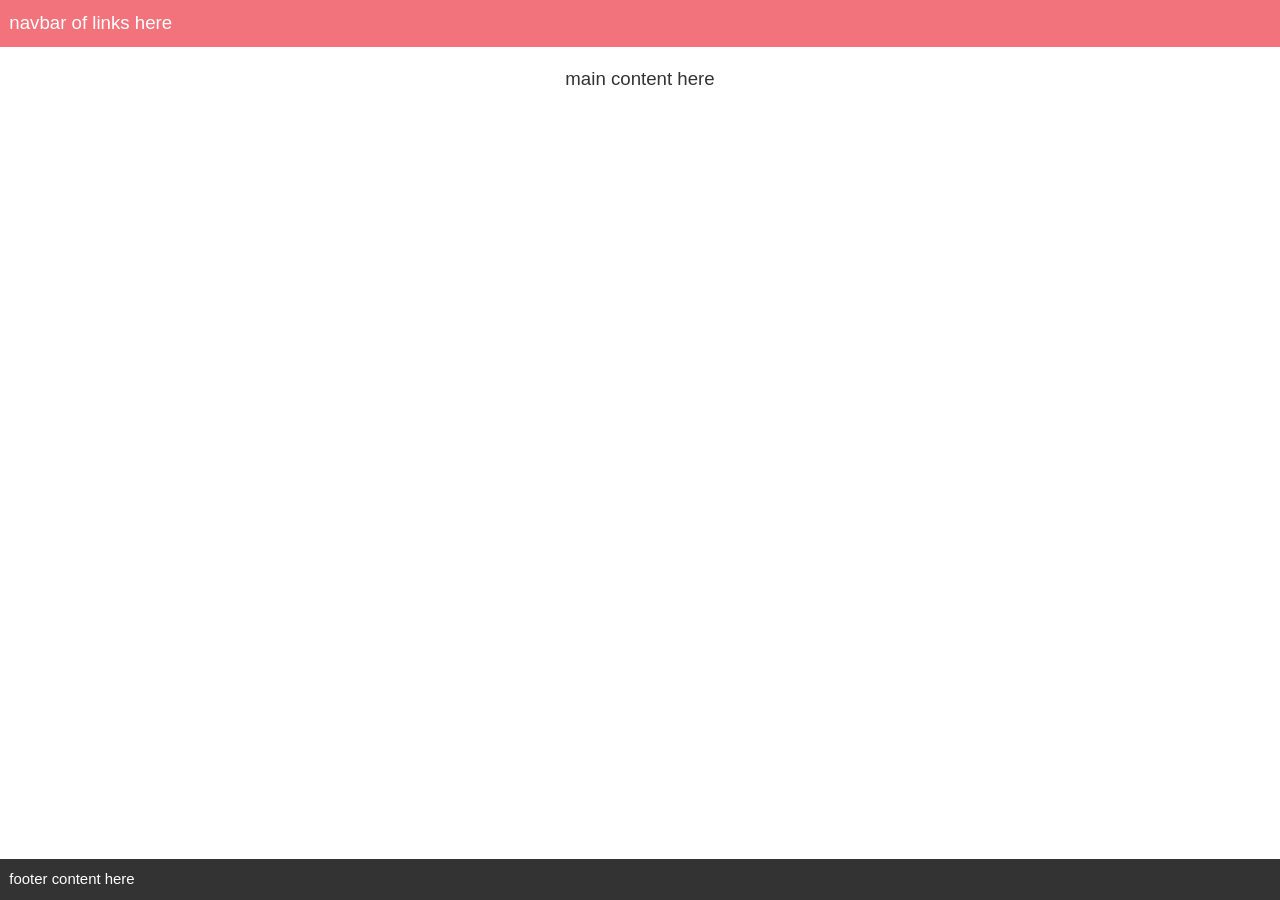
==== commit d8a0f876: "flat files" ====
--- a/index.html
+++ b/index.html
@@ -1,753 +1,31 @@
 <!doctype html>
 <html lang="en">
-<head>
-<title>PROTO Robotics - Index</title>
-<meta charset="utf-8">
-<meta name="viewport" content="width=device-width, initial-scale=1">
-<link rel="preconnect" href="https://fonts.googleapis.com">
-<link rel="preconnect" href="https://fonts.gstatic.com" crossorigin>
-<link href="https://fonts.googleapis.com/css2?family=Montserrat:wght@400;500;600;700;800;900&display=swap" rel="stylesheet">
-<link rel="stylesheet" href="assets/css/site.css">
-</head>
-<body>
-<header class="proto-header">
-  <div class="proto-container proto-header__inner">
-    <a class="proto-brand" href="index.html">
-      <img src="assets/img/proto-logo.svg" alt="PROTO Robotics" width="44" height="44">
-      <span class="proto-brand__name">PROTO Robotics</span>
-    </a>
+  <head>
+    <meta charset="utf-8" />
+    <meta name="viewport" content="width=device-width, initial-scale=1" />
+    <meta name="color-scheme" content="light" />
 
-    <nav class="proto-nav" aria-label="Primary">
-      <a class="wp-block-navigation-item__content" href="products.html">Products</a>
-      <a class="wp-block-navigation-item__content" href="solutions.html">Solutions</a>
-      <a class="wp-block-navigation-item__content" href="resources.html">Resources</a>
-      <a class="wp-block-navigation-item__content" href="pricing.html">Pricing</a>
-      <a class="wp-block-navigation-item__content" href="impact.html">Impact</a>
-      <a class="wp-block-navigation-item__content" href="contact.html">Contact</a>
-    </nav>
+    <base target="_blank" rel="noopener noreferrer" />
 
-    <div class="proto-actions">
-      <a class="wp-block-button__link wp-element-button proto-ghost" href="contact.html">Request a Demo</a>
-      <a class="wp-block-button__link has-proto-red-background-color has-text-color has-background wp-element-button" href="shop.html">Shop Robotics Kits</a>
-    </div>
-  </div>
-</header>
-<main>
+    <title>PROTO Robotics</title>
+    <meta name="author" content="PROTO LLC" />
+    <meta name="description" content="Promoting Robotics Opportunity Through Outreach.  Sparking curiosity today, forging breakthroughs tomorrow." />
 
-<!-- wp:group {"align":"full","className":"proto-hero","style":{"spacing":{"padding":{"top":"96px","bottom":"74px"}}}} -->
-<div class="wp-block-group alignfull proto-hero" style="padding-top:96px;padding-bottom:74px">
-  <!-- wp:html -->
-  <div class="proto-shape proto-shape--a"></div>
-  <div class="proto-shape proto-shape--b"></div>
-  <div class="proto-shape proto-shape--c"></div>
-  <!-- /wp:html -->
+    <link rel="stylesheet" href="./styles.css" />
+  </head>
+  <body>
+    <header>
+      <nav>
+        navbar of links here
+      </nav>
+    </header>
 
-  <!-- wp:group {"className":"proto-hero__inner","layout":{"type":"constrained"}} -->
-  <div class="wp-block-group proto-hero__inner">
-    <!-- wp:columns {"className":"proto-hero__grid","verticalAlignment":"center","style":{"spacing":{"blockGap":"34px"}}} -->
-    <div class="wp-block-columns are-vertically-aligned-center proto-hero__grid">
-      <!-- wp:column {"verticalAlignment":"center"} -->
-      <div class="wp-block-column is-vertically-aligned-center">
-        <!-- wp:group {"className":"proto-reveal","layout":{"type":"constrained"}} -->
-        <div class="wp-block-group proto-reveal">
-          <!-- wp:paragraph {"className":"proto-badge"} -->
-          <p class="proto-badge"><strong>Available now:</strong> PROTO Robotics Kit (Level 1) - $199.99</p>
-          <!-- /wp:paragraph -->
+    <main>
+      main content here
+    </main>
 
-          <!-- wp:heading {"level":1,"fontSize":"4xl"} -->
-          <h1 class="wp-block-heading has-4-xl-font-size">Sparking Curiosity Today. <span class="proto-accent">Forging Breakthroughs Tomorrow.</span>.</h1>
-          <!-- /wp:heading -->
-
-          <!-- wp:paragraph {"className":"proto-lede"} -->
-          <p class="proto-lede">A classroom-ready robotics kit plus standards-aligned learning resources, designed for real teachers, real schedules, and real kids.</p>
-          <!-- /wp:paragraph -->
-
-          <!-- wp:buttons {"style":{"spacing":{"blockGap":"12px"}}} -->
-          <div class="wp-block-buttons">
-            <!-- wp:button -->
-            <div class="wp-block-button"><a class="wp-block-button__link wp-element-button" href="shop.html">Shop Robotics Kits</a></div>
-            <!-- /wp:button -->
-
-            <!-- wp:button {"className":"is-style-proto-outline"} -->
-            <div class="wp-block-button is-style-proto-outline"><a class="wp-block-button__link wp-element-button" href="resources.html">Explore Resources</a></div>
-            <!-- /wp:button -->
-          </div>
-          <!-- /wp:buttons -->
-
-          <!-- wp:paragraph {"style":{"typography":{"fontSize":"0.95rem"},"color":{"text":"rgba(11,18,32,0.75)"}}} -->
-          <p style="font-size:0.95rem;color:rgba(11,18,32,0.75)"><strong>SKU format:</strong> PL1-#### (starting at PL1-0001). Need district pricing or a demo? <a href="contact.html">Talk to us</a>.</p>
-          <!-- /wp:paragraph -->
-        </div>
-        <!-- /wp:group -->
-      </div>
-      <!-- /wp:column -->
-
-      <!-- wp:column {"verticalAlignment":"center"} -->
-      <div class="wp-block-column is-vertically-aligned-center">
-        <!-- wp:group {"className":"proto-illustration proto-reveal","layout":{"type":"constrained"}} -->
-        <div class="wp-block-group proto-illustration proto-reveal">
-          <!-- wp:paragraph {"style":{"typography":{"fontWeight":"900","fontSize":"0.95rem","letterSpacing":"0.12em"}}} -->
-          <p style="font-size:0.95rem;font-weight:900;letter-spacing:0.12em;text-transform:uppercase">Hero illustration</p>
-          <!-- /wp:paragraph -->
-
-          <!-- wp:html -->
-          <div class="proto-illustration__canvas" aria-label="Illustration placeholder">
-            <svg viewBox="0 0 640 360" width="100%" height="100%" role="img" aria-label="Robot blueprint illustration placeholder">
-              <defs>
-                <linearGradient id="g" x1="0" y1="0" x2="1" y2="1">
-                  <stop offset="0" stop-color="#F2737B" stop-opacity="0.55"/>
-                  <stop offset="1" stop-color="#6395CF" stop-opacity="0.35"/>
-                </linearGradient>
-              </defs>
-              <rect x="20" y="20" width="600" height="320" rx="22" fill="rgba(255,255,255,0.65)" stroke="rgba(11,18,32,0.18)" stroke-width="2"/>
-              <path d="M110 250 C140 130, 260 90, 330 120 C410 155, 470 135, 520 110" fill="none" stroke="url(#g)" stroke-width="10" stroke-linecap="round"/>
-              <g fill="none" stroke="rgba(11,18,32,0.55)" stroke-width="4" stroke-linecap="round" stroke-linejoin="round">
-                <rect x="260" y="140" width="120" height="120" rx="18"/>
-                <circle cx="290" cy="210" r="18"/>
-                <circle cx="350" cy="210" r="18"/>
-                <path d="M320 140 v-28"/>
-                <path d="M250 178 h-42"/>
-                <path d="M432 178 h-42"/>
-                <path d="M270 270 l-40 40"/>
-                <path d="M370 270 l40 40"/>
-              </g>
-              <g fill="rgba(11,18,32,0.45)" font-family="Montserrat, Arial" font-size="18">
-                <text x="56" y="74">Replace with a clean, friendly illustration</text>
-                <text x="56" y="98">or a real kit photo (3/4 angle).</text>
-                <text x="56" y="128">We will ask you for 3-5 key photos.</text>
-              </g>
-            </svg>
-          </div>
-          <!-- /wp:html -->
-
-          <!-- wp:paragraph -->
-          <p><small><strong>Photo request (later):</strong> 1) kit on desk (3/4 angle), 2) kids building, 3) classroom shot, 4) closeups of sensors, 5) exploded layout.</small></p>
-          <!-- /wp:paragraph -->
-        </div>
-        <!-- /wp:group -->
-      </div>
-      <!-- /wp:column -->
-    </div>
-    <!-- /wp:columns -->
-  </div>
-  <!-- /wp:group -->
-</div>
-<!-- /wp:group -->
-
-
-<!-- wp:group {"align":"full","className":"proto-marquee","style":{"spacing":{"padding":{"top":"0px","bottom":"0px"}}}} -->
-<div class="wp-block-group alignfull proto-marquee">
-  <!-- wp:html -->
-  <div class="proto-marquee__track" aria-label="PROTO marquee">
-    <span class="proto-marquee__item">BUILD <span class="proto-marquee__dot"></span></span>
-    <span class="proto-marquee__item">CODE <span class="proto-marquee__dot"></span></span>
-    <span class="proto-marquee__item">TEST <span class="proto-marquee__dot"></span></span>
-    <span class="proto-marquee__item">SHOWCASE <span class="proto-marquee__dot"></span></span>
-    <span class="proto-marquee__item">BUILD <span class="proto-marquee__dot"></span></span>
-    <span class="proto-marquee__item">CODE <span class="proto-marquee__dot"></span></span>
-    <span class="proto-marquee__item">TEST <span class="proto-marquee__dot"></span></span>
-    <span class="proto-marquee__item">SHOWCASE <span class="proto-marquee__dot"></span></span>
-    <span class="proto-marquee__item">BUILD <span class="proto-marquee__dot"></span></span>
-    <span class="proto-marquee__item">CODE <span class="proto-marquee__dot"></span></span>
-    <span class="proto-marquee__item">TEST <span class="proto-marquee__dot"></span></span>
-    <span class="proto-marquee__item">SHOWCASE <span class="proto-marquee__dot"></span></span>
-  </div>
-  <!-- /wp:html -->
-</div>
-<!-- /wp:group -->
-
-
-<!-- wp:group {"layout":{"type":"constrained"},"className":"proto-overlap"} -->
-<div class="wp-block-group proto-overlap">
-  <!-- wp:columns {"style":{"spacing":{"blockGap":"18px"}}} -->
-  <div class="wp-block-columns">
-    <!-- wp:column -->
-    <div class="wp-block-column">
-      <!-- wp:group {"className":"proto-stat proto-reveal","style":{"spacing":{"padding":{"top":"18px","bottom":"18px","left":"18px","right":"18px"}}},"layout":{"type":"constrained"}} -->
-      <div class="wp-block-group proto-stat proto-reveal" style="padding-top:18px;padding-right:18px;padding-bottom:18px;padding-left:18px">
-        <!-- wp:paragraph {"className":"proto-eyebrow"} -->
-        <p class="proto-eyebrow">Built in Nebraska</p>
-        <!-- /wp:paragraph -->
-        <!-- wp:paragraph -->
-        <p><b>90</b><br>students reached in Lincoln Public Schools</p>
-        <!-- /wp:paragraph -->
-      </div>
-      <!-- /wp:group -->
-    </div>
-    <!-- /wp:column -->
-
-    <!-- wp:column -->
-    <div class="wp-block-column">
-      <!-- wp:group {"className":"proto-stat proto-reveal","style":{"spacing":{"padding":{"top":"18px","bottom":"18px","left":"18px","right":"18px"}}},"layout":{"type":"constrained"}} -->
-      <div class="wp-block-group proto-stat proto-reveal" style="padding-top:18px;padding-right:18px;padding-bottom:18px;padding-left:18px">
-        <!-- wp:paragraph {"className":"proto-eyebrow"} -->
-        <p class="proto-eyebrow">Regional reach</p>
-        <!-- /wp:paragraph -->
-        <!-- wp:paragraph -->
-        <p><b>400</b><br>students reached through regional presentations</p>
-        <!-- /wp:paragraph -->
-      </div>
-      <!-- /wp:group -->
-    </div>
-    <!-- /wp:column -->
-
-    <!-- wp:column -->
-    <div class="wp-block-column">
-      <!-- wp:group {"className":"proto-stat proto-reveal","style":{"spacing":{"padding":{"top":"18px","bottom":"18px","left":"18px","right":"18px"}}},"layout":{"type":"constrained"}} -->
-      <div class="wp-block-group proto-stat proto-reveal" style="padding-top:18px;padding-right:18px;padding-bottom:18px;padding-left:18px">
-        <!-- wp:paragraph {"className":"proto-eyebrow"} -->
-        <p class="proto-eyebrow">Educator interest</p>
-        <!-- /wp:paragraph -->
-        <!-- wp:paragraph -->
-        <p><b>130+</b><br>educators and administrators in active contact</p>
-        <!-- /wp:paragraph -->
-      </div>
-      <!-- /wp:group -->
-    </div>
-    <!-- /wp:column -->
-
-    <!-- wp:column -->
-    <div class="wp-block-column">
-      <!-- wp:group {"className":"proto-stat proto-reveal","style":{"spacing":{"padding":{"top":"18px","bottom":"18px","left":"18px","right":"18px"}}},"layout":{"type":"constrained"}} -->
-      <div class="wp-block-group proto-stat proto-reveal" style="padding-top:18px;padding-right:18px;padding-bottom:18px;padding-left:18px">
-        <!-- wp:paragraph {"className":"proto-eyebrow"} -->
-        <p class="proto-eyebrow">Team growth</p>
-        <!-- /wp:paragraph -->
-        <!-- wp:paragraph -->
-        <p><b>40+</b><br>active members (from 6 founders)</p>
-        <!-- /wp:paragraph -->
-      </div>
-      <!-- /wp:group -->
-    </div>
-    <!-- /wp:column -->
-  </div>
-  <!-- /wp:columns -->
-</div>
-<!-- /wp:group -->
-
-
-<!-- wp:group {"layout":{"type":"constrained"},"style":{"spacing":{"padding":{"top":"76px","bottom":"28px"}}}} -->
-<div class="wp-block-group" style="padding-top:76px;padding-bottom:28px">
-  <!-- wp:columns {"verticalAlignment":"center","style":{"spacing":{"blockGap":"34px"}}} -->
-  <div class="wp-block-columns are-vertically-aligned-center">
-    <!-- wp:column {"verticalAlignment":"center"} -->
-    <div class="wp-block-column is-vertically-aligned-center">
-      <!-- wp:group {"className":"proto-reveal","layout":{"type":"constrained"}} -->
-      <div class="wp-block-group proto-reveal">
-        <!-- wp:paragraph {"className":"proto-eyebrow"} -->
-        <p class="proto-eyebrow">The challenge</p>
-        <!-- /wp:paragraph -->
-
-        <!-- wp:heading {"fontSize":"3xl"} -->
-        <h2 class="wp-block-heading has-3-xl-font-size">Computer science is required. Robotics access is not.</h2>
-        <!-- /wp:heading -->
-
-        <!-- wp:paragraph -->
-        <p>Nebraska is expanding K-12 computer science expectations, but many classrooms still lack affordable robotics, ready-to-teach materials, and the time needed to build curriculum from scratch.</p>
-        <!-- /wp:paragraph -->
-
-        <!-- wp:group {"className":"proto-card","style":{"spacing":{"padding":{"top":"18px","bottom":"18px","left":"18px","right":"18px"}}},"layout":{"type":"constrained"}} -->
-        <div class="wp-block-group proto-card" style="padding-top:18px;padding-right:18px;padding-bottom:18px;padding-left:18px">
-          <!-- wp:paragraph {"style":{"typography":{"fontWeight":"900","fontSize":"1.15rem"}}} -->
-          <p style="font-size:1.15rem;font-weight:900">"This is a workforce emergency."</p>
-          <!-- /wp:paragraph -->
-          <!-- wp:paragraph {"style":{"color":{"text":"rgba(11,18,32,0.72)"}}} -->
-          <p style="color:rgba(11,18,32,0.72)">- Senator Mike Flood</p>
-          <!-- /wp:paragraph -->
-        </div>
-        <!-- /wp:group -->
-      </div>
-      <!-- /wp:group -->
-    </div>
-    <!-- /wp:column -->
-
-    <!-- wp:column {"verticalAlignment":"center"} -->
-    <div class="wp-block-column is-vertically-aligned-center">
-      <!-- wp:group {"className":"proto-illustration proto-reveal","layout":{"type":"constrained"}} -->
-      <div class="wp-block-group proto-illustration proto-reveal">
-        <!-- wp:paragraph {"style":{"typography":{"fontWeight":"900","fontSize":"0.95rem","letterSpacing":"0.12em"}}} -->
-        <p style="font-size:0.95rem;font-weight:900;letter-spacing:0.12em;text-transform:uppercase">Illustration placeholder</p>
-        <!-- /wp:paragraph -->
-        <!-- wp:html -->
-        <div class="proto-illustration__canvas">
-          <svg viewBox="0 0 640 360" width="100%" height="100%" role="img" aria-label="School and puzzle illustration placeholder">
-            <rect x="32" y="34" width="210" height="260" rx="18" fill="rgba(255,255,255,0.70)" stroke="rgba(11,18,32,0.18)" stroke-width="2"/>
-            <path d="M72 150 h130 v110 h-130 z" fill="rgba(99,149,207,0.18)" stroke="rgba(11,18,32,0.55)" stroke-width="3"/>
-            <path d="M72 150 l65-60 l65 60" fill="none" stroke="rgba(11,18,32,0.55)" stroke-width="3"/>
-            <g>
-              <rect x="292" y="74" width="130" height="110" rx="18" fill="rgba(242,115,123,0.18)" stroke="rgba(11,18,32,0.55)" stroke-width="3"/>
-              <rect x="442" y="140" width="150" height="120" rx="18" fill="rgba(0,184,170,0.16)" stroke="rgba(11,18,32,0.55)" stroke-width="3"/>
-              <rect x="322" y="206" width="160" height="100" rx="18" fill="rgba(248,191,65,0.18)" stroke="rgba(11,18,32,0.55)" stroke-width="3"/>
-              <text x="312" y="126" font-family="Montserrat, Arial" font-size="18" fill="rgba(11,18,32,0.70)">Hardware</text>
-              <text x="462" y="194" font-family="Montserrat, Arial" font-size="18" fill="rgba(11,18,32,0.70)">Curriculum</text>
-              <text x="342" y="260" font-family="Montserrat, Arial" font-size="18" fill="rgba(11,18,32,0.70)">Training</text>
-            </g>
-          </svg>
-        </div>
-        <!-- /wp:html -->
-        <!-- wp:paragraph -->
-        <p><small>Use a simple, friendly illustration style (flat + subtle texture). This replaces heavy gradients and keeps the brand feeling premium.</small></p>
-        <!-- /wp:paragraph -->
-      </div>
-      <!-- /wp:group -->
-    </div>
-    <!-- /wp:column -->
-  </div>
-  <!-- /wp:columns -->
-</div>
-<!-- /wp:group -->
-
-
-<!-- wp:group {"layout":{"type":"constrained"},"style":{"spacing":{"padding":{"top":"36px","bottom":"18px"}}}} -->
-<div class="wp-block-group" style="padding-top:36px;padding-bottom:18px">
-  <!-- wp:group {"className":"proto-reveal","layout":{"type":"constrained"}} -->
-  <div class="wp-block-group proto-reveal">
-    <!-- wp:paragraph {"className":"proto-eyebrow"} -->
-    <p class="proto-eyebrow">The PROTO solution</p>
-    <!-- /wp:paragraph -->
-
-    <!-- wp:heading {"fontSize":"3xl"} -->
-    <h2 class="wp-block-heading has-3-xl-font-size">A hands-on robotics platform built for real implementation.</h2>
-    <!-- /wp:heading -->
-  </div>
-  <!-- /wp:group -->
-
-  <!-- wp:columns {"style":{"spacing":{"blockGap":"18px"}}} -->
-  <div class="wp-block-columns">
-    <!-- wp:column -->
-    <div class="wp-block-column">
-      <!-- wp:group {"className":"proto-card proto-card--lift proto-reveal","style":{"spacing":{"padding":{"top":"18px","bottom":"18px","left":"18px","right":"18px"}}},"layout":{"type":"constrained"}} -->
-      <div class="wp-block-group proto-card proto-card--lift proto-reveal" style="padding-top:18px;padding-right:18px;padding-bottom:18px;padding-left:18px">
-        <!-- wp:html -->
-        <div aria-hidden="true" style="width:44px;height:44px;border-radius:14px;background:rgba(242,115,123,0.14);display:flex;align-items:center;justify-content:center;margin-bottom:10px">
-          <svg viewBox="0 0 24 24" width="22" height="22" fill="none" stroke="rgba(11,18,32,0.75)" stroke-width="2" stroke-linecap="round" stroke-linejoin="round">
-            <path d="M7 7h10v10H7z"/>
-            <path d="M4 10h3M17 10h3M4 14h3M17 14h3"/>
-          </svg>
-        </div>
-        <!-- /wp:html -->
-        <!-- wp:heading {"level":3,"fontSize":"xl"} -->
-        <h3 class="wp-block-heading has-xl-font-size">Classroom-ready kit</h3>
-        <!-- /wp:heading -->
-        <!-- wp:paragraph -->
-        <p>Durable parts and repeatable builds designed for hands-on learning (not fragile demos).</p>
-        <!-- /wp:paragraph -->
-      </div>
-      <!-- /wp:group -->
-    </div>
-    <!-- /wp:column -->
-
-    <!-- wp:column -->
-    <div class="wp-block-column">
-      <!-- wp:group {"className":"proto-card proto-card--lift proto-reveal","style":{"spacing":{"padding":{"top":"18px","bottom":"18px","left":"18px","right":"18px"}}},"layout":{"type":"constrained"}} -->
-      <div class="wp-block-group proto-card proto-card--lift proto-reveal" style="padding-top:18px;padding-right:18px;padding-bottom:18px;padding-left:18px">
-        <!-- wp:html -->
-        <div aria-hidden="true" style="width:44px;height:44px;border-radius:14px;background:rgba(99,149,207,0.14);display:flex;align-items:center;justify-content:center;margin-bottom:10px">
-          <svg viewBox="0 0 24 24" width="22" height="22" fill="none" stroke="rgba(11,18,32,0.75)" stroke-width="2" stroke-linecap="round" stroke-linejoin="round">
-            <path d="M7 4h10v16H7z"/>
-            <path d="M9 8h6M9 12h6M9 16h6"/>
-          </svg>
-        </div>
-        <!-- /wp:html -->
-        <!-- wp:heading {"level":3,"fontSize":"xl"} -->
-        <h3 class="wp-block-heading has-xl-font-size">Standards-aligned resources</h3>
-        <!-- /wp:heading -->
-        <!-- wp:paragraph -->
-        <p>Lesson plans, build guides, and code examples to support computer science goals with practical robotics.</p>
-        <!-- /wp:paragraph -->
-      </div>
-      <!-- /wp:group -->
-    </div>
-    <!-- /wp:column -->
-
-    <!-- wp:column -->
-    <div class="wp-block-column">
-      <!-- wp:group {"className":"proto-card proto-card--lift proto-reveal","style":{"spacing":{"padding":{"top":"18px","bottom":"18px","left":"18px","right":"18px"}}},"layout":{"type":"constrained"}} -->
-      <div class="wp-block-group proto-card proto-card--lift proto-reveal" style="padding-top:18px;padding-right:18px;padding-bottom:18px;padding-left:18px">
-        <!-- wp:html -->
-        <div aria-hidden="true" style="width:44px;height:44px;border-radius:14px;background:rgba(0,184,170,0.14);display:flex;align-items:center;justify-content:center;margin-bottom:10px">
-          <svg viewBox="0 0 24 24" width="22" height="22" fill="none" stroke="rgba(11,18,32,0.75)" stroke-width="2" stroke-linecap="round" stroke-linejoin="round">
-            <path d="M4 19h16"/>
-            <path d="M7 10l5-5 5 5"/>
-            <path d="M12 5v12"/>
-          </svg>
-        </div>
-        <!-- /wp:html -->
-        <!-- wp:heading {"level":3,"fontSize":"xl"} -->
-        <h3 class="wp-block-heading has-xl-font-size">Teacher-friendly by design</h3>
-        <!-- /wp:heading -->
-        <!-- wp:paragraph -->
-        <p>Clear guides and onboarding that work for non-STEM educators and busy schedules.</p>
-        <!-- /wp:paragraph -->
-      </div>
-      <!-- /wp:group -->
-    </div>
-    <!-- /wp:column -->
-  </div>
-  <!-- /wp:columns -->
-</div>
-<!-- /wp:group -->
-
-
-<!-- wp:group {"layout":{"type":"constrained"},"style":{"spacing":{"padding":{"top":"58px","bottom":"18px"}}}} -->
-<div class="wp-block-group" style="padding-top:58px;padding-bottom:18px">
-  <!-- wp:group {"className":"proto-reveal","layout":{"type":"constrained"}} -->
-  <div class="wp-block-group proto-reveal">
-    <!-- wp:paragraph {"className":"proto-eyebrow"} -->
-    <p class="proto-eyebrow">How students learn</p>
-    <!-- /wp:paragraph -->
-
-    <!-- wp:heading {"fontSize":"2xl"} -->
-    <h2 class="wp-block-heading has-2-xl-font-size">A simple loop that turns curiosity into confidence.</h2>
-    <!-- /wp:heading -->
-  </div>
-  <!-- /wp:group -->
-
-  <!-- wp:columns {"style":{"spacing":{"blockGap":"18px"}}} -->
-  <div class="wp-block-columns">
-    <!-- wp:column -->
-    <div class="wp-block-column">
-      <!-- wp:group {"className":"proto-card proto-reveal","style":{"spacing":{"padding":{"top":"18px","bottom":"18px","left":"18px","right":"18px"}}},"layout":{"type":"constrained"}} -->
-      <div class="wp-block-group proto-card proto-reveal" style="padding-top:18px;padding-right:18px;padding-bottom:18px;padding-left:18px">
-        <!-- wp:paragraph {"className":"proto-eyebrow"} -->
-        <p class="proto-eyebrow">Step 1</p>
-        <!-- /wp:paragraph -->
-        <!-- wp:heading {"level":3,"fontSize":"xl"} -->
-        <h3 class="wp-block-heading has-xl-font-size">Build</h3>
-        <!-- /wp:heading -->
-        <!-- wp:paragraph -->
-        <p>Assemble the robot with durable parts and clear instructions.</p>
-        <!-- /wp:paragraph -->
-      </div>
-      <!-- /wp:group -->
-    </div>
-    <!-- /wp:column -->
-
-    <!-- wp:column -->
-    <div class="wp-block-column">
-      <!-- wp:group {"className":"proto-card proto-reveal","style":{"spacing":{"padding":{"top":"18px","bottom":"18px","left":"18px","right":"18px"}}},"layout":{"type":"constrained"}} -->
-      <div class="wp-block-group proto-card proto-reveal" style="padding-top:18px;padding-right:18px;padding-bottom:18px;padding-left:18px">
-        <!-- wp:paragraph {"className":"proto-eyebrow"} -->
-        <p class="proto-eyebrow">Step 2</p>
-        <!-- /wp:paragraph -->
-        <!-- wp:heading {"level":3,"fontSize":"xl"} -->
-        <h3 class="wp-block-heading has-xl-font-size">Code</h3>
-        <!-- /wp:heading -->
-        <!-- wp:paragraph -->
-        <p>Program behavior and logic using the PROTO environment.</p>
-        <!-- /wp:paragraph -->
-      </div>
-      <!-- /wp:group -->
-    </div>
-    <!-- /wp:column -->
-
-    <!-- wp:column -->
-    <div class="wp-block-column">
-      <!-- wp:group {"className":"proto-card proto-reveal","style":{"spacing":{"padding":{"top":"18px","bottom":"18px","left":"18px","right":"18px"}}},"layout":{"type":"constrained"}} -->
-      <div class="wp-block-group proto-card proto-reveal" style="padding-top:18px;padding-right:18px;padding-bottom:18px;padding-left:18px">
-        <!-- wp:paragraph {"className":"proto-eyebrow"} -->
-        <p class="proto-eyebrow">Step 3</p>
-        <!-- /wp:paragraph -->
-        <!-- wp:heading {"level":3,"fontSize":"xl"} -->
-        <h3 class="wp-block-heading has-xl-font-size">Test</h3>
-        <!-- /wp:heading -->
-        <!-- wp:paragraph -->
-        <p>Iterate like engineers: observe, adjust, repeat.</p>
-        <!-- /wp:paragraph -->
-      </div>
-      <!-- /wp:group -->
-    </div>
-    <!-- /wp:column -->
-
-    <!-- wp:column -->
-    <div class="wp-block-column">
-      <!-- wp:group {"className":"proto-card proto-reveal","style":{"spacing":{"padding":{"top":"18px","bottom":"18px","left":"18px","right":"18px"}}},"layout":{"type":"constrained"}} -->
-      <div class="wp-block-group proto-card proto-reveal" style="padding-top:18px;padding-right:18px;padding-bottom:18px;padding-left:18px">
-        <!-- wp:paragraph {"className":"proto-eyebrow"} -->
-        <p class="proto-eyebrow">Step 4</p>
-        <!-- /wp:paragraph -->
-        <!-- wp:heading {"level":3,"fontSize":"xl"} -->
-        <h3 class="wp-block-heading has-xl-font-size">Showcase</h3>
-        <!-- /wp:heading -->
-        <!-- wp:paragraph -->
-        <p>Demonstrate results in class, club, or family night.</p>
-        <!-- /wp:paragraph -->
-      </div>
-      <!-- /wp:group -->
-    </div>
-    <!-- /wp:column -->
-  </div>
-  <!-- /wp:columns -->
-
-  <!-- wp:group {"className":"proto-illustration proto-reveal","style":{"spacing":{"margin":{"top":"22px"},"padding":{"top":"18px","bottom":"18px","left":"18px","right":"18px"}}},"layout":{"type":"constrained"}} -->
-  <div class="wp-block-group proto-illustration proto-reveal" style="margin-top:22px;padding-top:18px;padding-right:18px;padding-bottom:18px;padding-left:18px">
-    <!-- wp:paragraph {"style":{"typography":{"fontWeight":"900","fontSize":"0.95rem","letterSpacing":"0.12em"}}} -->
-    <p style="font-size:0.95rem;font-weight:900;letter-spacing:0.12em;text-transform:uppercase">Graphic placeholder</p>
-    <!-- /wp:paragraph -->
-    <!-- wp:paragraph -->
-    <p><small>Use a horizontal 4-step graphic with small photos OR small illustrations: hands assembling, laptop screen, robot on floor, student demo. Keep the style consistent with the hero illustration.</small></p>
-    <!-- /wp:paragraph -->
-  </div>
-  <!-- /wp:group -->
-</div>
-<!-- /wp:group -->
-
-
-<!-- wp:group {"layout":{"type":"constrained"},"style":{"spacing":{"padding":{"top":"54px","bottom":"18px"}}}} -->
-<div class="wp-block-group" style="padding-top:54px;padding-bottom:18px">
-  <!-- wp:columns {"verticalAlignment":"center","style":{"spacing":{"blockGap":"34px"}}} -->
-  <div class="wp-block-columns are-vertically-aligned-center">
-    <!-- wp:column {"verticalAlignment":"center","width":"55%"} -->
-    <div class="wp-block-column is-vertically-aligned-center" style="flex-basis:55%">
-      <!-- wp:group {"className":"proto-reveal","layout":{"type":"constrained"}} -->
-      <div class="wp-block-group proto-reveal">
-        <!-- wp:paragraph {"className":"proto-eyebrow"} -->
-        <p class="proto-eyebrow">Day 1 product</p>
-        <!-- /wp:paragraph -->
-
-        <!-- wp:heading {"fontSize":"2xl"} -->
-        <h2 class="wp-block-heading has-2-xl-font-size">PROTO Robotics Kit (Level 1)</h2>
-        <!-- /wp:heading -->
-
-        <!-- wp:paragraph -->
-        <p>A complete robotics kit engineered for hands-on learning and built to pair with structured resources.</p>
-        <!-- /wp:paragraph -->
-
-        <!-- wp:list -->
-        <ul>
-          <li>600-part educational kit (durable and repeatable)</li>
-          <li>4-motor platform with sensor integrations</li>
-          <li>Build guides + starter code + lesson scaffolds</li>
-          <li>Designed for classrooms, clubs, and homeschool</li>
-        </ul>
-        <!-- /wp:list -->
-
-        <!-- wp:buttons {"style":{"spacing":{"blockGap":"12px"}}} -->
-        <div class="wp-block-buttons">
-          <!-- wp:button -->
-          <div class="wp-block-button"><a class="wp-block-button__link wp-element-button" href="shop.html">Shop Robotics Kits</a></div>
-          <!-- /wp:button -->
-          <!-- wp:button {"className":"is-style-proto-outline"} -->
-          <div class="wp-block-button is-style-proto-outline"><a class="wp-block-button__link wp-element-button" href="products.html">View product details</a></div>
-          <!-- /wp:button -->
-        </div>
-        <!-- /wp:buttons -->
-
-        <!-- wp:paragraph {"style":{"typography":{"fontSize":"0.95rem"},"color":{"text":"rgba(11,18,32,0.75)"}}} -->
-        <p style="font-size:0.95rem;color:rgba(11,18,32,0.75)"><strong>Price:</strong> $199.99 per kit.</p>
-        <!-- /wp:paragraph -->
-      </div>
-      <!-- /wp:group -->
-    </div>
-    <!-- /wp:column -->
-
-    <!-- wp:column {"verticalAlignment":"center","width":"45%"} -->
-    <div class="wp-block-column is-vertically-aligned-center" style="flex-basis:45%">
-      <!-- wp:group {"className":"proto-illustration proto-reveal","layout":{"type":"constrained"}} -->
-      <div class="wp-block-group proto-illustration proto-reveal">
-        <!-- wp:paragraph {"style":{"typography":{"fontWeight":"900","fontSize":"0.95rem","letterSpacing":"0.12em"}}} -->
-        <p style="font-size:0.95rem;font-weight:900;letter-spacing:0.12em;text-transform:uppercase">Exploded layout placeholder</p>
-        <!-- /wp:paragraph -->
-        <!-- wp:paragraph -->
-        <p><small>Replace with an exploded layout photo of the kit with labeled components (motors, sensors, controller, frame parts). If no photo yet, use a clean isometric illustration.</small></p>
-        <!-- /wp:paragraph -->
-      </div>
-      <!-- /wp:group -->
-    </div>
-    <!-- /wp:column -->
-  </div>
-  <!-- /wp:columns -->
-</div>
-<!-- /wp:group -->
-
-
-<!-- wp:group {"layout":{"type":"constrained"},"style":{"spacing":{"padding":{"top":"58px","bottom":"18px"}}}} -->
-<div class="wp-block-group" style="padding-top:58px;padding-bottom:18px">
-  <!-- wp:group {"className":"proto-reveal","layout":{"type":"constrained"}} -->
-  <div class="wp-block-group proto-reveal">
-    <!-- wp:paragraph {"className":"proto-eyebrow"} -->
-    <p class="proto-eyebrow">What educators are saying</p>
-    <!-- /wp:paragraph -->
-    <!-- wp:heading {"fontSize":"2xl"} -->
-    <h2 class="wp-block-heading has-2-xl-font-size">Built with teachers, not just engineers.</h2>
-    <!-- /wp:heading -->
-  </div>
-  <!-- /wp:group -->
-
-  <!-- wp:columns {"style":{"spacing":{"blockGap":"18px"}}} -->
-  <div class="wp-block-columns">
-    <!-- wp:column -->
-    <div class="wp-block-column">
-      <!-- wp:group {"className":"proto-card proto-reveal","style":{"spacing":{"padding":{"top":"18px","bottom":"18px","left":"18px","right":"18px"}}},"layout":{"type":"constrained"}} -->
-      <div class="wp-block-group proto-card proto-reveal" style="padding-top:18px;padding-right:18px;padding-bottom:18px;padding-left:18px">
-        <!-- wp:paragraph {"style":{"typography":{"fontWeight":"900","fontSize":"1.05rem"}}} -->
-        <p style="font-size:1.05rem;font-weight:900">"A quality platform that could be valuable for computer science and robotics instruction."</p>
-        <!-- /wp:paragraph -->
-        <!-- wp:paragraph {"style":{"color":{"text":"rgba(11,18,32,0.72)"}}} -->
-        <p style="color:rgba(11,18,32,0.72)"><strong>Dr. Jason Thomsen</strong><br>Career and Technical Education Curriculum Specialist, Lincoln Public Schools</p>
-        <!-- /wp:paragraph -->
-      </div>
-      <!-- /wp:group -->
-    </div>
-    <!-- /wp:column -->
-
-    <!-- wp:column -->
-    <div class="wp-block-column">
-      <!-- wp:group {"className":"proto-card proto-reveal","style":{"spacing":{"padding":{"top":"18px","bottom":"18px","left":"18px","right":"18px"}}},"layout":{"type":"constrained"}} -->
-      <div class="wp-block-group proto-card proto-reveal" style="padding-top:18px;padding-right:18px;padding-bottom:18px;padding-left:18px">
-        <!-- wp:paragraph {"style":{"typography":{"fontWeight":"900","fontSize":"1.05rem"}}} -->
-        <p style="font-size:1.05rem;font-weight:900">"Robotics has been a priority topic, and schools are looking for support resources."</p>
-        <!-- /wp:paragraph -->
-        <!-- wp:paragraph {"style":{"color":{"text":"rgba(11,18,32,0.72)"}}} -->
-        <p style="color:rgba(11,18,32,0.72)"><strong>Dr. Melissa Wheelock</strong><br>Administrator, ESU 10</p>
-        <!-- /wp:paragraph -->
-      </div>
-      <!-- /wp:group -->
-    </div>
-    <!-- /wp:column -->
-
-    <!-- wp:column -->
-    <div class="wp-block-column">
-      <!-- wp:group {"className":"proto-card proto-reveal","style":{"spacing":{"padding":{"top":"18px","bottom":"18px","left":"18px","right":"18px"}}},"layout":{"type":"constrained"}} -->
-      <div class="wp-block-group proto-card proto-reveal" style="padding-top:18px;padding-right:18px;padding-bottom:18px;padding-left:18px">
-        <!-- wp:paragraph {"style":{"typography":{"fontWeight":"900","fontSize":"1.05rem"}}} -->
-        <p style="font-size:1.05rem;font-weight:900">"Staffing is the biggest obstacle."</p>
-        <!-- /wp:paragraph -->
-        <!-- wp:paragraph {"style":{"color":{"text":"rgba(11,18,32,0.72)"}}} -->
-        <p style="color:rgba(11,18,32,0.72)"><strong>Gregg Robke</strong><br>Administrator, ESU 4</p>
-        <!-- /wp:paragraph -->
-      </div>
-      <!-- /wp:group -->
-    </div>
-    <!-- /wp:column -->
-  </div>
-  <!-- /wp:columns -->
-</div>
-<!-- /wp:group -->
-
-
-<!-- wp:group {"layout":{"type":"constrained"},"style":{"spacing":{"padding":{"top":"52px","bottom":"22px"}}}} -->
-<div class="wp-block-group" style="padding-top:52px;padding-bottom:22px">
-  <!-- wp:columns {"verticalAlignment":"center","style":{"spacing":{"blockGap":"34px"}}} -->
-  <div class="wp-block-columns are-vertically-aligned-center">
-    <!-- wp:column {"verticalAlignment":"center"} -->
-    <div class="wp-block-column is-vertically-aligned-center">
-      <!-- wp:group {"className":"proto-reveal","layout":{"type":"constrained"}} -->
-      <div class="wp-block-group proto-reveal">
-        <!-- wp:paragraph {"className":"proto-eyebrow"} -->
-        <p class="proto-eyebrow">Momentum</p>
-        <!-- /wp:paragraph -->
-        <!-- wp:heading {"fontSize":"2xl"} -->
-        <h2 class="wp-block-heading has-2-xl-font-size">Built by students. Proven in the field.</h2>
-        <!-- /wp:heading -->
-        <!-- wp:list -->
-        <ul>
-          <li>Community outreach across Nebraska</li>
-          <li>Growing educator network and district conversations</li>
-          <li>Iterating fast with feedback from real classrooms</li>
-        </ul>
-        <!-- /wp:list -->
-      </div>
-      <!-- /wp:group -->
-    </div>
-    <!-- /wp:column -->
-
-    <!-- wp:column {"verticalAlignment":"center"} -->
-    <div class="wp-block-column is-vertically-aligned-center">
-      <!-- wp:group {"className":"proto-illustration proto-reveal","layout":{"type":"constrained"}} -->
-      <div class="wp-block-group proto-illustration proto-reveal">
-        <!-- wp:paragraph {"style":{"typography":{"fontWeight":"900","fontSize":"0.95rem","letterSpacing":"0.12em"}}} -->
-        <p style="font-size:0.95rem;font-weight:900;letter-spacing:0.12em;text-transform:uppercase">Partner logos placeholder</p>
-        <!-- /wp:paragraph -->
-        <!-- wp:paragraph -->
-        <p><small>Replace this area with a clean grid of partner logos (monochrome or muted). Keep spacing generous.</small></p>
-        <!-- /wp:paragraph -->
-      </div>
-      <!-- /wp:group -->
-    </div>
-    <!-- /wp:column -->
-  </div>
-  <!-- /wp:columns -->
-</div>
-<!-- /wp:group -->
-
-
-<!-- wp:group {"layout":{"type":"constrained"},"style":{"spacing":{"padding":{"top":"52px","bottom":"86px"}}}} -->
-<div class="wp-block-group" style="padding-top:52px;padding-bottom:86px">
-  <!-- wp:group {"className":"proto-card proto-reveal","style":{"spacing":{"padding":{"top":"28px","bottom":"28px","left":"28px","right":"28px"}},"color":{"background":"rgba(255,255,255,0.86)"}},"layout":{"type":"constrained"}} -->
-  <div class="wp-block-group proto-card proto-reveal has-background" style="background-color:rgba(255,255,255,0.86);padding-top:28px;padding-right:28px;padding-bottom:28px;padding-left:28px">
-    <!-- wp:columns {"verticalAlignment":"center","style":{"spacing":{"blockGap":"18px"}}} -->
-    <div class="wp-block-columns are-vertically-aligned-center">
-      <!-- wp:column {"verticalAlignment":"center","width":"66%"} -->
-      <div class="wp-block-column is-vertically-aligned-center" style="flex-basis:66%">
-        <!-- wp:heading {"fontSize":"2xl"} -->
-        <h2 class="wp-block-heading has-2-xl-font-size">Ready to bring robotics to your classroom?</h2>
-        <!-- /wp:heading -->
-        <!-- wp:paragraph -->
-        <p>Start with the PROTO Robotics Kit and the resources that make it teachable on day one.</p>
-        <!-- /wp:paragraph -->
-      </div>
-      <!-- /wp:column -->
-
-      <!-- wp:column {"verticalAlignment":"center","width":"34%"} -->
-      <div class="wp-block-column is-vertically-aligned-center" style="flex-basis:34%">
-        <!-- wp:buttons {"layout":{"type":"flex","orientation":"vertical"},"style":{"spacing":{"blockGap":"12px"}}} -->
-        <div class="wp-block-buttons">
-          <!-- wp:button -->
-          <div class="wp-block-button"><a class="wp-block-button__link wp-element-button" href="shop.html">Shop Robotics Kits</a></div>
-          <!-- /wp:button -->
-          <!-- wp:button {"className":"is-style-proto-outline"} -->
-          <div class="wp-block-button is-style-proto-outline"><a class="wp-block-button__link wp-element-button" href="contact.html">Request a Demo</a></div>
-          <!-- /wp:button -->
-        </div>
-        <!-- /wp:buttons -->
-      </div>
-      <!-- /wp:column -->
-    </div>
-    <!-- /wp:columns -->
-  </div>
-  <!-- /wp:group -->
-</div>
-<!-- /wp:group -->
-
-</main>
-<footer class="proto-footer">
-  <div class="proto-container">
-    <div class="proto-footer__grid">
-      <div>
-        <div style="display:flex; align-items:center; gap:10px; margin-bottom:10px;">
-          <img src="assets/img/proto-logo.svg" alt="PROTO Robotics" width="44" height="44">
-          <div style="font-weight:900; letter-spacing:0.02em;">PROTO Robotics</div>
-        </div>
-        <div class="proto-footer__muted">Sparking Curiosity Today. Forging Breakthroughs Tomorrow</div>
-        <div class="proto-footer__muted" style="margin-top:10px;">Email: info@protorobotics.org</div>
-      </div>
-      <div>
-        <h4>Product</h4>
-        <div><a href="products.html">Products</a></div>
-        <div><a href="shop.html">Shop</a></div>
-        <div><a href="pricing.html">Pricing</a></div>
-      </div>
-      <div>
-        <h4>Solutions</h4>
-        <div><a href="solutions.html">Schools and districts</a></div>
-        <div><a href="solutions.html">Clubs and programs</a></div>
-        <div><a href="solutions.html">Homeschool</a></div>
-      </div>
-      <div>
-        <h4>Resources</h4>
-        <div><a href="resources.html">Resource library</a></div>
-        <div><a href="resources.html">Guides</a></div>
-        <div><a href="contact.html">Get updates</a></div>
-      </div>
-    </div>
-
-    <div class="proto-footer__muted" style="margin-top:28px; display:flex; justify-content:space-between; flex-wrap:wrap; gap:10px; border-top:1px solid rgba(11,18,32,0.08); padding-top:16px;">
-      <div>Copyright (c) 2026 PROTO Robotics. All rights reserved.</div>
-      <div><a href="coming-soon.html">Coming soon page</a></div>
-    </div>
-  </div>
-</footer>
-<script src="assets/js/motion.js" defer></script>
-</body>
+    <footer>
+      footer content here
+    </footer>
+  </body>
 </html>
--- a/styles.css
+++ b/styles.css
@@ -0,0 +1,67 @@
+* {
+  /* This is a simple "CSS reset".  Since different browsers have different
+   * default styles, it is normal to "zero" all styles so that our site looks
+   * the same everywhere.
+   */
+  padding:0;
+  margin:0;
+  box-sizing:border-box;
+}
+
+html {
+  /* Declare variables for things like colors, fonts, and page padding values.
+   */
+  --proto-bg: #fff;
+  --proto-text: #333;
+  --proto-primary: #f2737b;
+
+  --proto-font-size: 14pt;
+  --proto-line-height: 1.5;
+  --proto-font-family: sans-serif;
+
+  /* Default padding values */
+  --proto-sm:0.5rem;
+  --proto-md:1rem;
+  --proto-lg:2rem;
+
+  --proto-page-width:800px;
+
+  color:var(--proto-text);
+  background:var(--proto-bg);
+}
+
+html, button, input {
+  font: var(--proto-font-size) / var(--proto-line-height) var(--proto-font-family);
+}
+
+body {
+  width:100vw;
+  height:100vh;
+
+  display:grid;
+  grid-template:
+    "head" min-content
+    "main" 1fr
+    "foot" min-content
+    / 1fr;
+}
+
+header {
+  background:var(--proto-primary);
+  color:var(--proto-bg);
+  padding:var(--proto-sm);
+}
+
+main {
+  max-width:var(--proto-page-width);
+  padding:var(--proto-md);
+  margin-inline:auto;
+}
+
+footer {
+  background:var(--proto-text);
+  color:var(--proto-bg);
+  padding:var(--proto-sm);
+
+  font-size:0.8rem;
+}
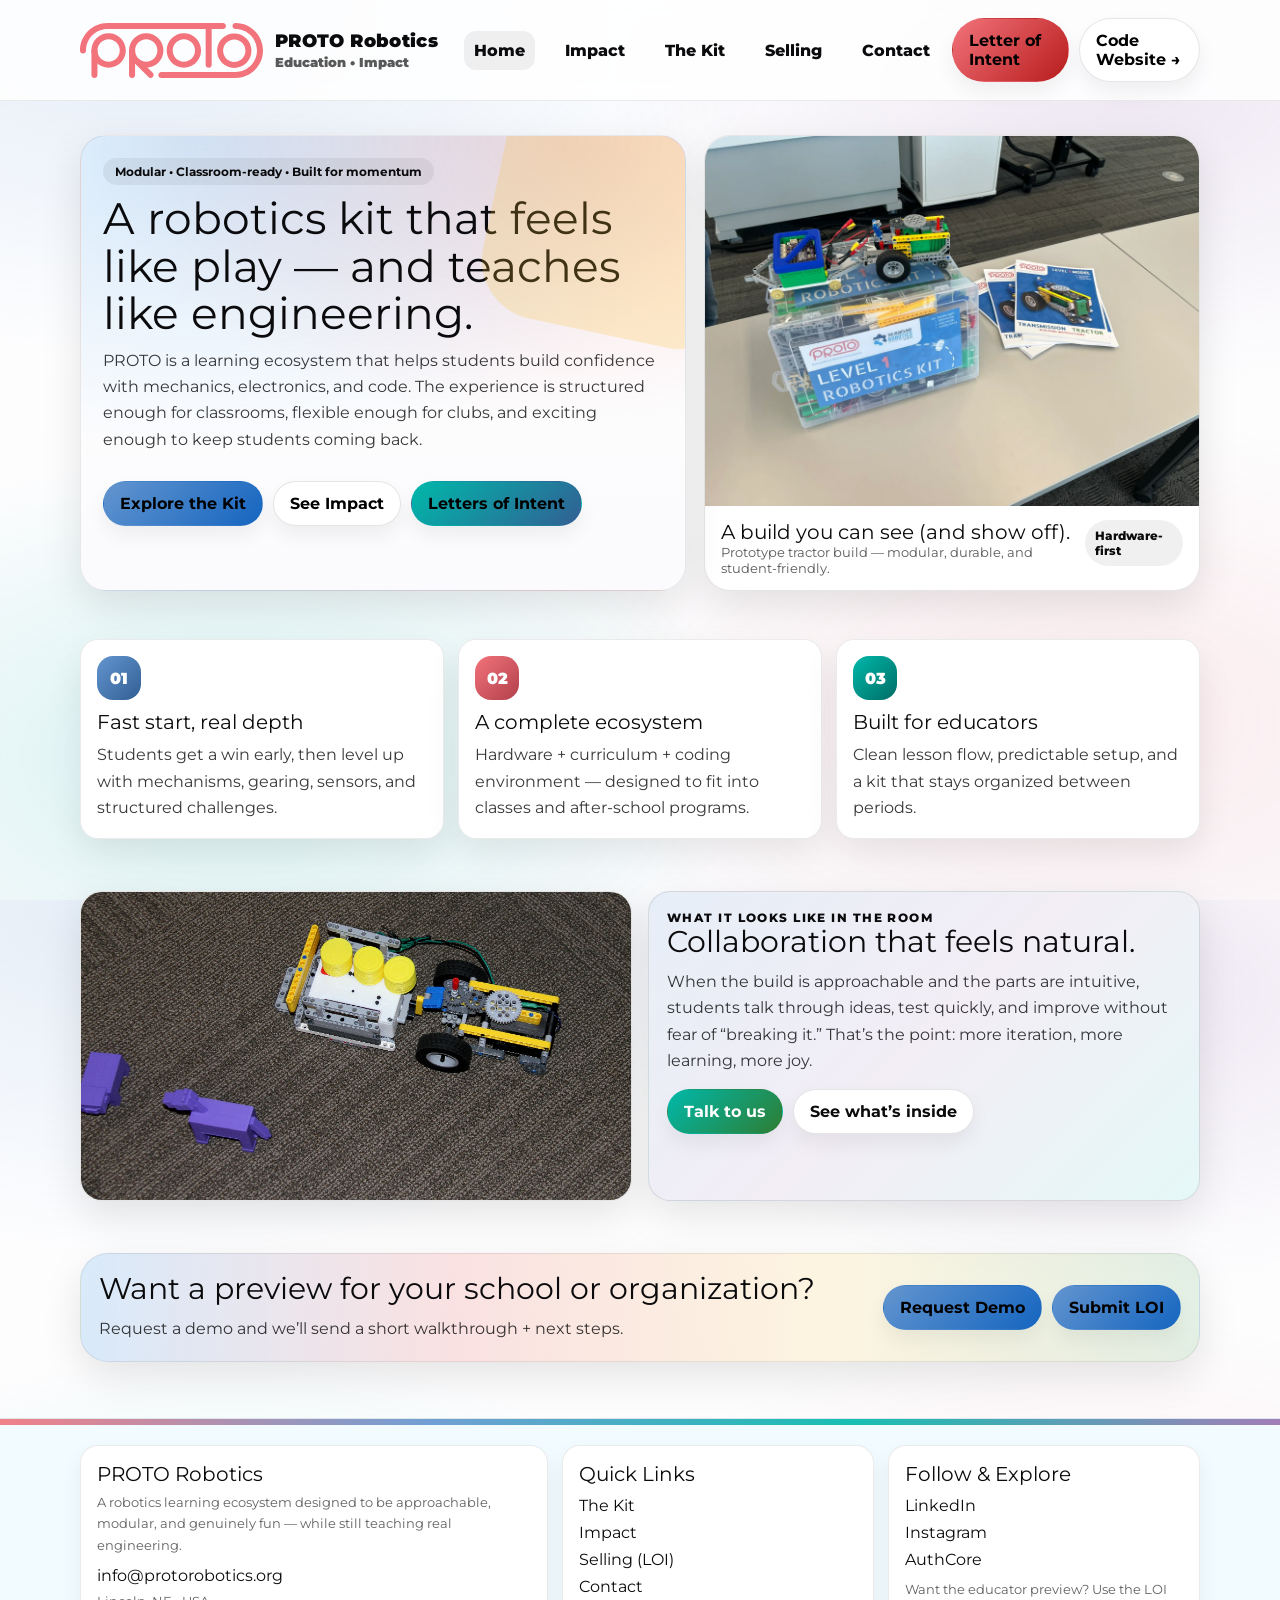
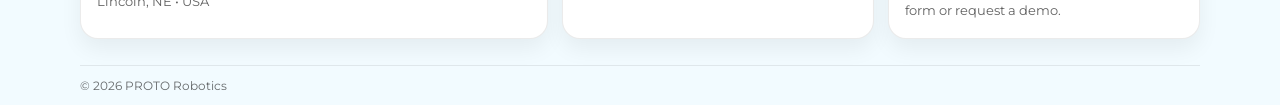
==== commit 3fa8de1b: "Google tag update implementation" ====
--- a/index.html
+++ b/index.html
@@ -1,31 +1,209 @@
-<!doctype html>
+<!DOCTYPE html>
+
 <html lang="en">
-  <head>
-    <meta charset="utf-8" />
-    <meta name="viewport" content="width=device-width, initial-scale=1" />
-    <meta name="color-scheme" content="light" />
-
-    <base target="_blank" rel="noopener noreferrer" />
-
-    <title>PROTO Robotics</title>
-    <meta name="author" content="PROTO LLC" />
-    <meta name="description" content="Promoting Robotics Opportunity Through Outreach.  Sparking curiosity today, forging breakthroughs tomorrow." />
-
-    <link rel="stylesheet" href="./styles.css" />
-  </head>
-  <body>
-    <header>
-      <nav>
-        navbar of links here
-      </nav>
-    </header>
-
-    <main>
-      main content here
-    </main>
-
-    <footer>
-      footer content here
-    </footer>
-  </body>
-</html>
+<head>
+  <!-- Google Tag Manager -->
+<script>(function(w,d,s,l,i){w[l]=w[l]||[];w[l].push({'gtm.start':
+new Date().getTime(),event:'gtm.js'});var f=d.getElementsByTagName(s)[0],
+j=d.createElement(s),dl=l!='dataLayer'?'&l='+l:'';j.async=true;j.src=
+'https://www.googletagmanager.com/gtm.js?id='+i+dl;f.parentNode.insertBefore(j,f);
+})(window,document,'script','dataLayer','GTM-NTGPHK4L');</script>
+<!-- End Google Tag Manager -->
+<meta charset="utf-8"/>
+<meta content="width=device-width, initial-scale=1" name="viewport"/>
+<title>PROTO Robotics — Home</title>
+<meta content="PROTO Robotics builds a colorful robotics learning ecosystem for classrooms, clubs, and curious builders." name="description"/>
+<link href="https://fonts.googleapis.com" rel="preconnect"/>
+<link crossorigin="" href="https://fonts.gstatic.com" rel="preconnect"/>
+<link href="https://fonts.googleapis.com/css2?family=Montserrat:wght@400;600;700;800;900&amp;display=swap" rel="stylesheet"/>
+<link href="assets/img/favicon.ico" rel="icon"/>
+<link href="assets/img/favicon-512.png" rel="apple-touch-icon"/>
+<link href="assets/css/site.css" rel="stylesheet">
+</link></head>
+<body>
+  <!-- Google Tag Manager (noscript) -->
+<noscript><iframe src="https://www.googletagmanager.com/ns.html?id=GTM-NTGPHK4L"
+height="0" width="0" style="display:none;visibility:hidden"></iframe></noscript>
+<!-- End Google Tag Manager (noscript) -->
+<div class="toast" data-toast="">Saved.</div>
+
+<header class="site-header">
+<div class="container">
+<div class="navbar">
+<a aria-label="PROTO home" class="brand" href="index.html">
+<img alt="PROTO logo" src="assets/img/logo.svg"/>
+<div>
+<div class="name">PROTO Robotics</div>
+<div class="small" style="margin-top:2px">Education • Impact</div>
+</div>
+</a>
+<nav aria-label="Primary navigation" class="nav">
+<a data-nav="" href="index.html">Home</a>
+<a data-nav="" href="impact.html">Impact</a>
+<a data-nav="" href="kit.html">The&nbsp;Kit</a>
+<a data-nav="" href="selling.html">Selling</a>
+<a data-nav="" href="contact.html">Contact</a>
+</nav>
+<div class="nav-cta">
+<a class="btn red" href="selling.html#loi">Letter of Intent</a>
+<a class="btn" href="https://code.protorobotics.org" rel="noreferrer" target="_blank">Code Website →</a>
+
+</div>
+<button aria-expanded="false" aria-label="Open menu" class="hamburger" data-hamburger="">
+<svg fill="none" stroke="currentColor" stroke-width="2" viewbox="0 0 24 24">
+<path d="M4 6h16M4 12h16M4 18h16"></path>
+</svg>
+</button>
+</div>
+<div class="mobile-panel" data-mobile="">
+<nav aria-label="Mobile navigation" class="nav">
+<a data-nav="" href="index.html">Home</a>
+<a data-nav="" href="impact.html">Impact</a>
+<a data-nav="" href="kit.html">The&nbsp;Kit</a>
+<a data-nav="" href="selling.html">Selling</a>
+<a data-nav="" href="contact.html">Contact</a>
+</nav>
+<div class="nav-cta" style="margin-top:10px">
+<a class="btn red" href="selling.html#loi">Letter of Intent</a>
+<a class="btn" href="https://code.protorobotics.org" rel="noreferrer" target="_blank">Code Website →</a>
+
+</div>
+</div>
+</div>
+</header>
+<main>
+<section class="hero">
+<div class="container">
+<div class="hero-grid">
+<div class="hero-left">
+<div class="pill">Modular • Classroom-ready • Built for momentum</div>
+<div class="h1">A robotics kit that feels like play — and teaches like engineering.</div>
+<p>
+            PROTO is a learning ecosystem that helps students build confidence with mechanics, electronics, and code.
+            The experience is structured enough for classrooms, flexible enough for clubs, and exciting enough to keep students coming back.
+          </p>
+<div class="hero-actions">
+<a class="btn primary" href="kit.html">Explore&nbsp;the&nbsp;Kit</a>
+<a class="btn" href="impact.html">See Impact</a>
+<a class="btn yellow" href="selling.html">Letters of Intent</a>
+</div>
+</div>
+<div class="hero-right">
+<div class="photo">
+<img alt="PROTO build example" src="assets/img/IMG_8585.webp"/>
+</div>
+<div class="caption">
+<div>
+<div class="h3" style="margin:0">A build you can see (and show off).</div>
+<div class="small">Prototype tractor build — modular, durable, and student-friendly.</div>
+</div>
+<div class="tag">Hardware-first</div>
+</div>
+</div>
+</div>
+</div>
+</section>
+<section class="section">
+<div class="container">
+<div class="grid-3">
+<div class="feature">
+<div class="icon blue">01</div>
+<div class="h3">Fast start, real depth</div>
+<p>Students get a win early, then level up with mechanisms, gearing, sensors, and structured challenges.</p>
+</div>
+<div class="feature">
+<div class="icon red">02</div>
+<div class="h3">A complete ecosystem</div>
+<p>Hardware + curriculum + coding environment — designed to fit into classes and after-school programs.</p>
+</div>
+<div class="feature">
+<div class="icon green">03</div>
+<div class="h3">Built for educators</div>
+<p>Clean lesson flow, predictable setup, and a kit that stays organized between periods.</p>
+</div>
+</div>
+</div>
+</section>
+<section class="section">
+<div class="container">
+<div class="split">
+<div class="photo-card">
+<img alt="Students collaborating with a robotics kit" src="assets/img/IMG_9496.JPG"/>
+</div>
+<div class="callout">
+<div class="kicker">What it looks like in the room</div>
+<div class="h2">Collaboration that feels natural.</div>
+<p>
+            When the build is approachable and the parts are intuitive, students talk through ideas, test quickly,
+            and improve without fear of “breaking it.” That’s the point: more iteration, more learning, more joy.
+          </p>
+<div style="margin-top:14px;display:flex;gap:10px;flex-wrap:wrap">
+<a class="btn green" href="contact.html">Talk to us</a>
+<a class="btn" href="kit.html#inside">See what’s inside</a>
+</div>
+</div>
+</div>
+</div>
+</section>
+<section class="section">
+<div class="container">
+<div class="banner">
+<div class="row">
+<div class="left">
+<div class="h2">Want a preview for your school or organization?</div>
+<p>Request a demo and we’ll send a short walkthrough + next steps.</p>
+</div>
+<div style="display:flex;gap:10px;flex-wrap:wrap">
+<a class="btn primary" href="contact.html">Request Demo</a>
+<a class="btn primary" href="selling.html">Submit LOI</a>
+</div>
+</div>
+</div>
+</div>
+</section>
+</main>
+<footer>
+<div class="container">
+<div class="footer-grid">
+<div class="footer-card">
+<div class="h3" style="margin:0">PROTO Robotics</div>
+<p class="small muted" style="margin-top:6px">
+          A robotics learning ecosystem designed to be approachable, modular, and genuinely fun — while still teaching real engineering.
+        </p>
+<div class="footer-links">
+<a href="mailto:info@protorobotics.org">info@protorobotics.org</a>
+<div class="small muted">Lincoln, NE • USA</div>
+</div>
+</div>
+<div class="footer-card">
+<div class="h3" style="margin:0">Quick Links</div>
+<div class="footer-links">
+<a href="kit.html">The&nbsp;Kit</a>
+<a href="impact.html">Impact</a>
+<a href="selling.html">Selling (LOI)</a>
+<a href="contact.html">Contact</a>
+</div>
+</div>
+<div class="footer-card">
+<div class="h3" style="margin:0">Follow &amp; Explore</div>
+<div class="footer-links">
+<a href="https://www.linkedin.com/company/protorobotics/posts/?feedView=all&amp;viewAsMember=true" rel="noopener" target="_blank">LinkedIn</a>
+<a href="https://www.instagram.com/protorobotics_unl/?igsh=am9rcW9vNDY4aTJp#" rel="noopener" target="_blank">Instagram</a>
+<a href="https://auth.protorobotics.org">AuthCore</a>
+</div>
+<p class="small muted" style="margin-top:10px">
+          Want the educator preview? Use the LOI form or request a demo.
+        </p>
+</div>
+</div>
+<div class="footer-bottom">
+<div>© <span id="year"></span> PROTO Robotics</div>
+</div>
+</div>
+</footer>
+<script>
+  document.getElementById('year').textContent = new Date().getFullYear();
+</script>
+<script src="assets/js/site.js"></script>
+</body>
+</html>
--- a/assets/css/site.css
+++ b/assets/css/site.css
@@ -0,0 +1,366 @@
+
+:root{
+  --black:#0b0b0d;
+  --white:#ffffff;
+
+  /* PROTO Approved Palette (from design doc) */
+  --red:#F2737B;
+  --yellow:#00B8AA; /* repurposed: no yellow used */
+  --blue:#6395CF;
+  --green:#00B8AA;
+  --purple:#9970B1;
+  --gray:#D8D8D8;
+
+  /* Complement (use sparingly) */
+  --red-2:#B2404B;
+  --yellow-2:#325F94; /* repurposed: no yellow used */
+  --blue-2:#325F94;
+  --green-2:#006D65;
+  --purple-2:#5D3C6E;
+  --gray-2:#4E4E4E;
+
+  --shadow: 0 14px 40px rgba(0,0,0,.10);
+  --radius: 18px;
+  --radius-lg: 26px;
+  --max: 1160px;
+  --font: "Montserrat", system-ui, -apple-system, Segoe UI, Roboto, Arial, sans-serif;
+}
+
+*{box-sizing:border-box}
+html,body{height:100%}
+body{
+  margin:0;
+  font-family:var(--font);
+  color:var(--black);
+  background:
+    radial-gradient(1100px 620px at 12% 0%, rgba(99,149,207,.18), transparent 58%),
+    radial-gradient(900px 520px at 88% 10%, rgba(153,112,177,.16), transparent 58%),
+    radial-gradient(900px 520px at 18% 84%, rgba(0,184,170,.14), transparent 58%),
+    radial-gradient(900px 520px at 86% 80%, rgba(242,115,123,.12), transparent 58%),
+    linear-gradient(180deg, #fff 0%, #fbfbfd 100%);
+}
+
+a{color:inherit;text-decoration:none}
+img{max-width:100%;height:auto;display:block}
+.container{max-width:var(--max);margin:0 auto;padding:0 20px}
+.btn{
+  display:inline-flex;align-items:center;gap:10px;
+  padding:12px 16px;border-radius:999px;
+  border:1px solid rgba(0,0,0,.10);
+  background:#fff;
+  box-shadow: 0 10px 20px rgba(0,0,0,.06);
+  font-weight:700;
+}
+.btn:hover{transform:translateY(-1px)}
+.btn.primary{
+  background:linear-gradient(135deg, var(--blue), #1565C0);
+  color:#fff;border-color:transparent;
+}
+
+/* Home hero buttons: user-requested all-black text */
+.hero .hero-actions .btn{color:#000}
+.btn.red{background:linear-gradient(135deg,var(--red),#b71c1c);color:#fff;border-color:transparent}
+.btn.yellow{background:linear-gradient(135deg,var(--yellow),var(--yellow-2));color:#1b1d24;border-color:transparent}
+.btn.green{background:linear-gradient(135deg,var(--green),#2e7d32);color:#fff;border-color:transparent}
+.pill{
+  display:inline-flex;align-items:center;
+  padding:6px 12px;border-radius:999px;
+  background:rgba(0,0,0,.06);
+  font-weight:700;font-size:12px;
+}
+.kicker{letter-spacing:.12em;text-transform:uppercase;font-size:12px;font-weight:800}
+.h1{font-size:44px;line-height:1.08;margin:10px 0 10px}
+.h2{font-size:30px;line-height:1.15;margin:0 0 10px}
+.h3{font-size:20px;line-height:1.2;margin:0 0 6px}
+p{line-height:1.65;color:rgba(0,0,0,.78);margin:8px 0 0}
+.small{font-size:13px;color:rgba(0,0,0,.65)}
+.card{
+  background:#fff;border:1px solid rgba(0,0,0,.08);
+  border-radius:var(--radius);
+  box-shadow:var(--shadow);
+}
+.card.pad{padding:18px}
+
+.topbar{
+  background:linear-gradient(90deg,var(--blue),var(--purple));
+  color:#fff;
+  font-weight:800;
+}
+.topbar .row{
+  display:flex;align-items:center;justify-content:space-between;
+  padding:10px 0;
+  gap:14px;
+}
+.topbar a{color:#fff;text-decoration:underline;text-decoration-color:rgba(255,255,255,.6)}
+header.site-header{
+  position:sticky;top:0;z-index:50;
+  backdrop-filter: blur(10px);
+  background:rgba(255,255,255,.86);
+  border-bottom:1px solid rgba(0,0,0,.08);
+}
+.navbar{
+  display:flex;align-items:center;justify-content:space-between;
+  padding:18px 0;
+  gap:12px;
+}
+.brand{display:flex;align-items:center;gap:12px;font-weight:900}
+.brand img{width:34px;height:34px}
+.brand .name{font-size:18px;letter-spacing:.02em}
+.nav{
+  display:flex;align-items:center;gap:20px;
+  font-weight:800;
+}
+.nav a{padding:10px 10px;border-radius:12px}
+.nav a.active{background:rgba(0,0,0,.06)}
+.nav a:hover{background:rgba(0,0,0,.05)}
+.nav-cta{display:flex;align-items:center;gap:10px}
+.hamburger{
+  display:none;align-items:center;justify-content:center;
+  width:44px;height:44px;border-radius:14px;border:1px solid rgba(0,0,0,.10);
+  background:#fff;
+}
+.hamburger svg{width:22px;height:22px}
+.mobile-panel{
+  display:none;
+  padding:0 0 16px;
+}
+.mobile-panel .nav{
+  flex-direction:column;align-items:stretch;gap:6px;
+}
+.mobile-panel .nav a{width:100%;text-align:left}
+.mobile-panel .nav-cta{justify-content:stretch}
+.mobile-panel .btn{justify-content:center}
+
+.hero{
+  padding:34px 0 22px;
+}
+.hero-grid{
+  display:grid;grid-template-columns: 1.1fr .9fr;gap:18px;align-items:stretch;
+}
+.hero-left{
+  padding:22px 22px 18px;
+  border-radius:var(--radius-lg);
+  background:
+    radial-gradient(900px 520px at 20% 0%, rgba(30,136,229,.20), transparent 60%),
+    radial-gradient(800px 480px at 80% 0%, rgba(229,57,53,.18), transparent 60%),
+    linear-gradient(180deg, #ffffff 0%, #fbfbfd 100%);
+  border:1px solid rgba(0,0,0,.08);
+  box-shadow:var(--shadow);
+  position:relative;
+  overflow:hidden;
+}
+.hero-left:before{
+  content:"";
+  position:absolute;inset:-60px -70px auto auto;
+  width:260px;height:260px;border-radius:60px;
+  background:rgba(251,192,45,.22);
+  transform:rotate(12deg);
+  filter:blur(0px);
+}
+.hero-actions{display:flex;gap:10px;flex-wrap:wrap;margin-top:14px}
+.hero-stats{display:grid;grid-template-columns:repeat(3,1fr);gap:10px;margin-top:14px}
+.stat{
+  padding:12px 12px;
+  border-radius:16px;
+  border:1px solid rgba(0,0,0,.08);
+  background:#fff;
+}
+.stat strong{display:block;font-size:18px}
+.hero-right{
+  border-radius:var(--radius-lg);
+  overflow:hidden;
+  border:1px solid rgba(0,0,0,.10);
+  box-shadow:var(--shadow);
+  background:#fff;
+  display:flex;flex-direction:column;
+}
+.hero-right .photo{
+  position:relative;
+  flex:1;
+  background:linear-gradient(135deg, rgba(30,136,229,.18), rgba(67,160,71,.12));
+}
+.hero-right .photo img{
+  width:100%;height:100%;object-fit:cover;
+}
+.hero-right .caption{
+  padding:14px 16px;
+  display:flex;align-items:flex-start;justify-content:space-between;gap:10px;
+}
+.caption .tag{
+  display:inline-flex;align-items:center;gap:8px;
+  padding:8px 10px;border-radius:999px;
+  background:rgba(0,0,0,.06);
+  font-weight:800;font-size:12px;
+}
+
+.section{padding:26px 0}
+.grid-3{display:grid;grid-template-columns:repeat(3,1fr);gap:14px}
+.grid-2{display:grid;grid-template-columns:repeat(2,1fr);gap:14px}
+.feature{
+  padding:16px;
+  border-radius:18px;
+  border:1px solid rgba(0,0,0,.08);
+  background:#fff;
+  box-shadow: 0 14px 34px rgba(0,0,0,.08);
+}
+.feature .icon{
+  width:44px;height:44px;border-radius:16px;
+  display:flex;align-items:center;justify-content:center;
+  margin-bottom:10px;
+  color:#fff;font-weight:900;
+}
+.icon.blue{background:linear-gradient(135deg,var(--blue),var(--blue-2))}
+.icon.red{background:linear-gradient(135deg,var(--red),var(--red-2))}
+.icon.yellow{background:linear-gradient(135deg,var(--yellow),var(--yellow-2));color:#1b1d24}
+.icon.green{background:linear-gradient(135deg,var(--green),var(--green-2))}
+
+.split{
+  display:grid;grid-template-columns: 1fr 1fr;gap:16px;align-items:stretch;
+}
+.photo-card{
+  border-radius:22px;overflow:hidden;border:1px solid rgba(0,0,0,.10);
+  box-shadow:var(--shadow);background:#fff;height:100%;
+}
+.photo-card img{width:100%;height:100%;object-fit:cover}
+.callout{
+  border-radius:22px;
+  border:1px solid rgba(0,0,0,.10);
+  box-shadow:var(--shadow);
+  padding:18px;
+  background:
+    linear-gradient(135deg, rgba(99,149,207,.16), rgba(153,112,177,.12), rgba(0,184,170,.10)),
+    #fff;
+}
+
+
+.banner .btn{color:#000}
+.banner{
+  border-radius:28px;
+  padding:18px;
+  background: linear-gradient(90deg, rgba(30,136,229,.16), rgba(229,57,53,.14), rgba(251,192,45,.14), rgba(67,160,71,.14));
+  border:1px solid rgba(0,0,0,.08);
+  box-shadow:var(--shadow);
+}
+.banner .row{display:flex;align-items:center;justify-content:space-between;gap:12px;flex-wrap:wrap}
+.banner .row .left{max-width:720px}
+
+.form{
+  display:grid;gap:10px;
+}
+label{font-weight:800;font-size:13px}
+input, textarea, select{
+  width:100%;
+  padding:12px 12px;border-radius:14px;
+  border:1px solid rgba(0,0,0,.14);
+  font-family:var(--font);font-size:14px;
+  background:#fff;
+}
+textarea{min-height:120px;resize:vertical}
+.form-row{display:grid;grid-template-columns:repeat(2,1fr);gap:10px}
+.toast{
+  position:fixed;bottom:18px;left:50%;transform:translateX(-50%);
+  background:rgba(0,0,0,.88);color:#fff;
+  padding:12px 14px;border-radius:999px;
+  font-weight:800;font-size:13px;
+  display:none;z-index:80;
+}
+
+footer{
+  margin-top:30px;
+  color:var(--black);
+  background: #f2fbff;
+  border-top:1px solid rgba(0,0,0,.08);
+  position:relative;
+}
+
+footer::before{
+  content:"";
+  position:absolute;left:0;right:0;top:0;height:6px;
+  background: linear-gradient(90deg, var(--red), var(--blue), var(--green), var(--purple));
+  opacity:.9;
+}
+
+
+.footer-grid{
+  display:grid;grid-template-columns: 1.2fr .8fr .8fr;gap:14px;
+  padding:26px 0;
+}
+.footer-card{
+  padding:16px;border-radius:18px;
+  border:1px solid rgba(0,0,0,.08);
+  background:#ffffff;
+  box-shadow: 0 10px 22px rgba(0,0,0,.06);
+}
+.footer-links{display:grid;gap:8px;margin-top:10px}
+.footer-links a{display:inline-flex;gap:10px;align-items:center}
+.footer-bottom{
+  border-top:1px solid rgba(0,0,0,.08);
+  padding:12px 0;
+  color:rgba(0,0,0,.58);
+  font-size:12px;
+  display:flex;justify-content:space-between;flex-wrap:wrap;gap:10px;
+}
+
+@media (max-width: 940px){
+  .hero-grid{grid-template-columns:1fr}
+  .grid-3{grid-template-columns:1fr}
+  .grid-2{grid-template-columns:1fr}
+  .split{grid-template-columns:1fr}
+  .footer-grid{grid-template-columns:1fr}
+  .nav{display:none}
+  .nav-cta{display:none}
+  .hamburger{display:flex}
+  .mobile-panel{display:none}
+  .mobile-panel .nav{display:flex}
+  .mobile-panel .nav-cta{display:flex}
+  .form-row{grid-template-columns:1fr}
+  .h1{font-size:38px}
+}
+
+
+.muted{color:rgba(0,0,0,.62)}
+
+
+.hero-grid.onecol{grid-template-columns:1fr}
+.split.onecol{grid-template-columns:1fr}
+
+
+.photo-card.compact{height:340px}
+.photo-card.compact img{object-fit:contain;background:#fff;padding:14px}
+
+
+/* Larger & More Left-Aligned Logo Update */
+.brand { justify-content: flex-start !important; }
+.brand img { height: 70px !important; width: auto !important; }
+.header-inner { justify-content: space-between !important; }
+
+
+/* Logo Size Adjustment for Single-Line Text */
+.brand img { height: 55px !important; width: auto !important; }
+.brand { align-items: center !important; }
+
+
+/* --- V8 Tweaks: keep "The Kit" on one line + hero cleanup --- */
+.nav a{ white-space:nowrap; }
+.hero-badges{ display:flex; gap:8px; flex-wrap:wrap; margin-top:14px; }
+.brand .name{ white-space:nowrap; }
+
+
+/* --- V9 Header Alignment Update --- */
+.navbar{ display:flex; justify-content:space-between; align-items:center; }
+.brand{ margin-right:40px; }
+.brand .name{ white-space:nowrap; }
+.nav{ margin-left:20px; }
+
+
+/* --- V10 Header + Hero Spacing Tweaks --- */
+.brand{ margin-right:70px !important; }   /* more space before nav */
+.nav{ margin-left:40px !important; }
+
+.hero-actions{ 
+  margin-top:28px !important;   /* push buttons lower */
+}
+
+
+/* header button text forced black */
+.site-header .nav-cta .btn{color:#000 !important;}
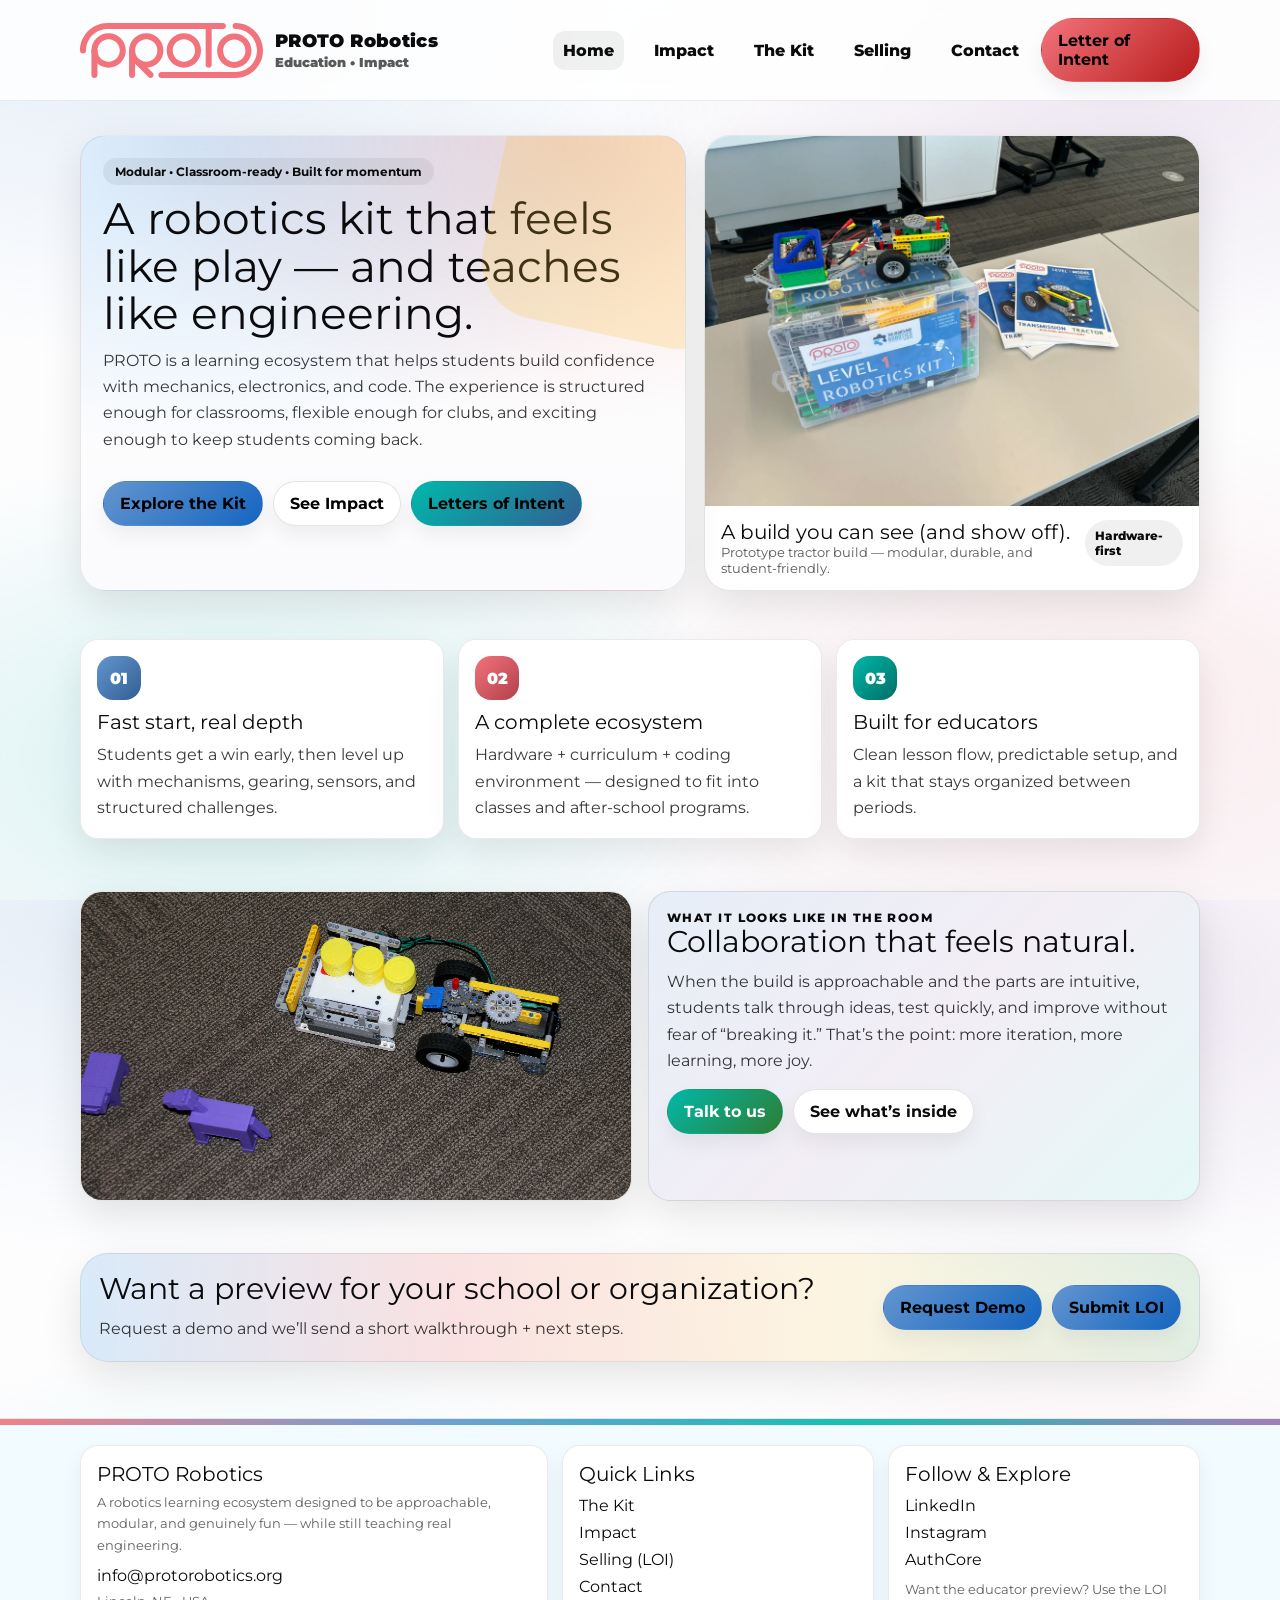
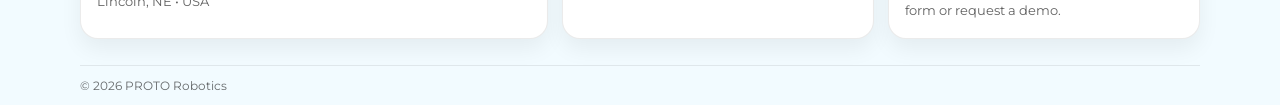
==== commit 6197ba69: "code btn" ====
--- a/index.html
+++ b/index.html
@@ -2,6 +2,16 @@
 
 <html lang="en">
 <head>
+  <!-- Google tag (gtag.js) -->
+<script async src="https://www.googletagmanager.com/gtag/js?id=G-W70TCWQ8MD"></script>
+<script>
+  window.dataLayer = window.dataLayer || [];
+  function gtag(){dataLayer.push(arguments);}
+  gtag('js', new Date());
+
+  gtag('config', 'G-W70TCWQ8MD');
+</script>
+
   <!-- Google Tag Manager -->
 <script>(function(w,d,s,l,i){w[l]=w[l]||[];w[l].push({'gtm.start':
 new Date().getTime(),event:'gtm.js'});var f=d.getElementsByTagName(s)[0],
@@ -46,8 +56,6 @@
 </nav>
 <div class="nav-cta">
 <a class="btn red" href="selling.html#loi">Letter of Intent</a>
-<a class="btn" href="https://code.protorobotics.org" rel="noreferrer" target="_blank">Code Website →</a>
-
 </div>
 <button aria-expanded="false" aria-label="Open menu" class="hamburger" data-hamburger="">
 <svg fill="none" stroke="currentColor" stroke-width="2" viewbox="0 0 24 24">
@@ -65,8 +73,6 @@
 </nav>
 <div class="nav-cta" style="margin-top:10px">
 <a class="btn red" href="selling.html#loi">Letter of Intent</a>
-<a class="btn" href="https://code.protorobotics.org" rel="noreferrer" target="_blank">Code Website →</a>
-
 </div>
 </div>
 </div>
@@ -206,4 +212,4 @@
 </script>
 <script src="assets/js/site.js"></script>
 </body>
-</html>+</html>
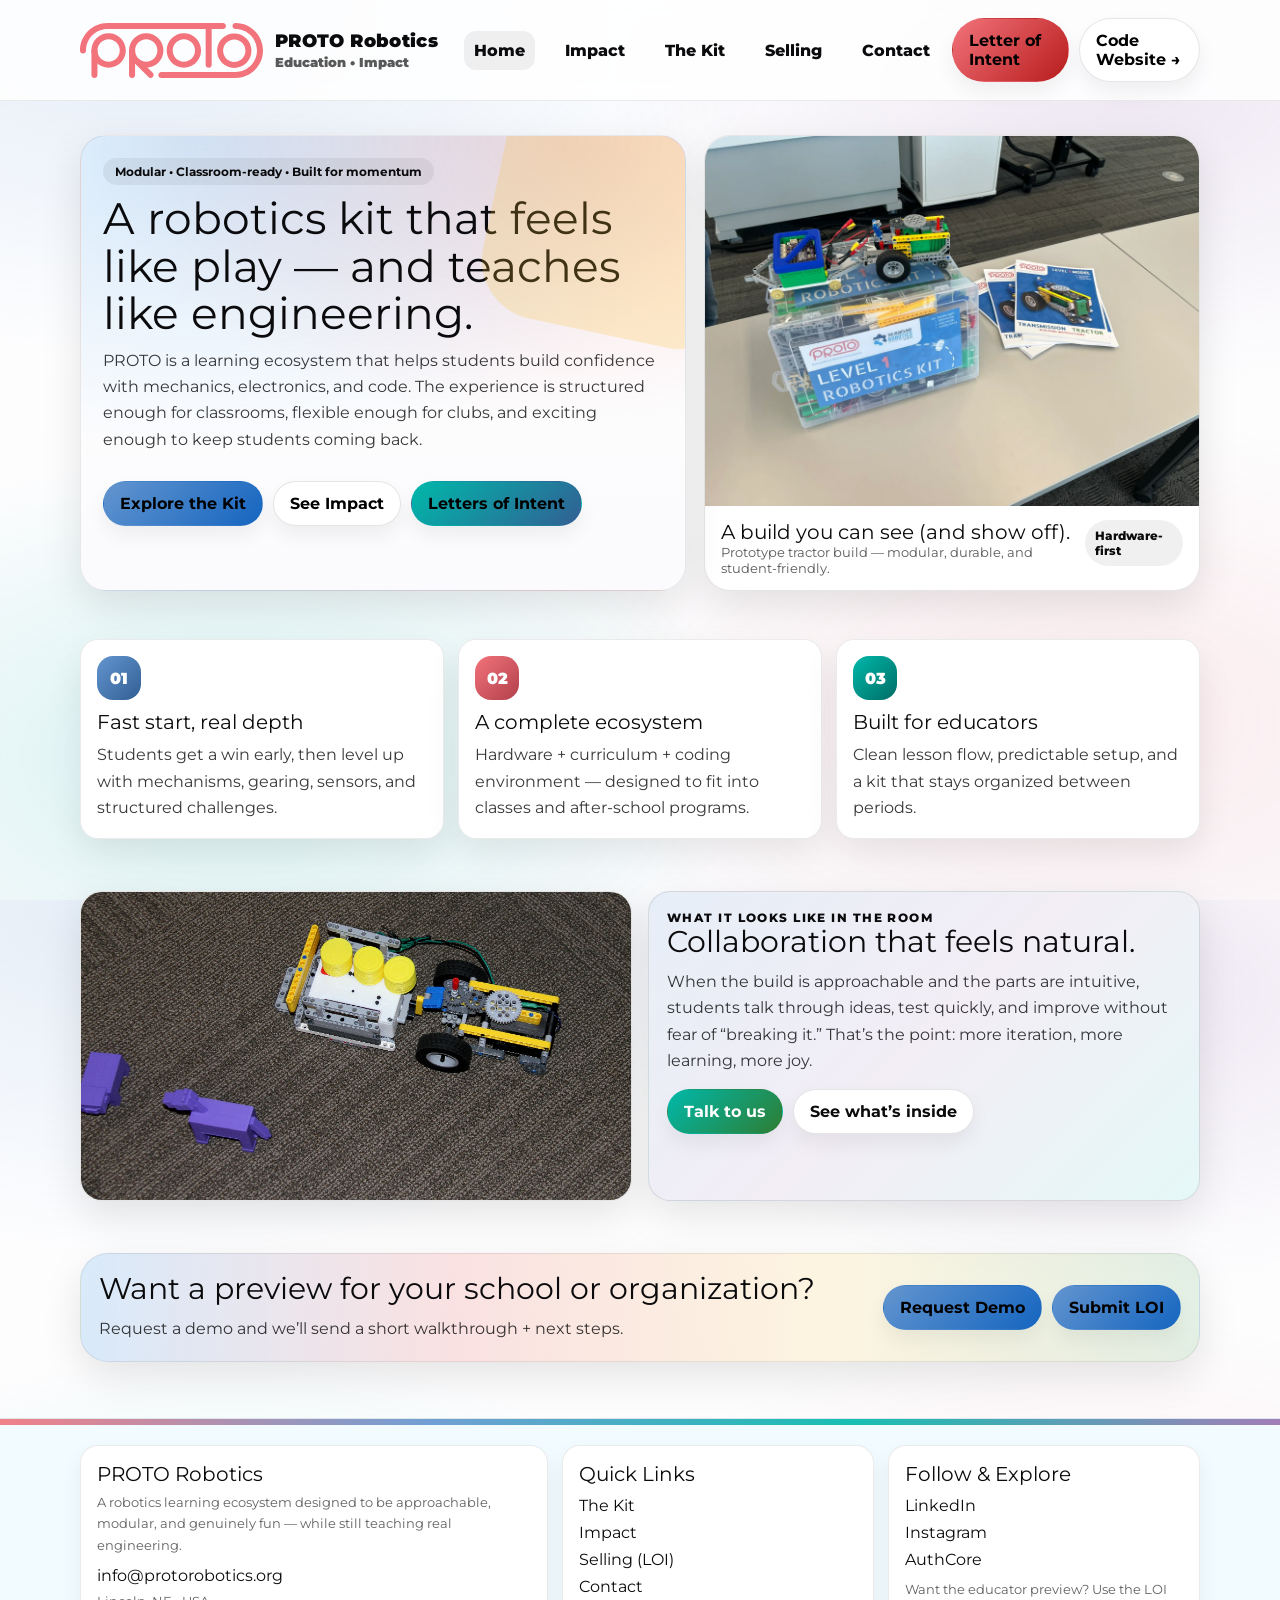
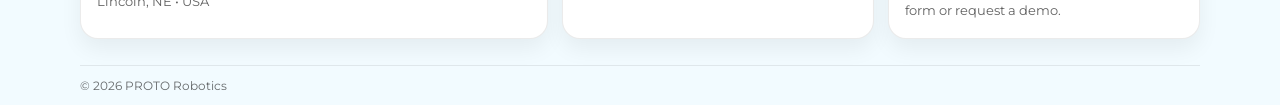
==== commit eb642b63: "Changed back to old final website combined with the statics reading header" ====
--- a/index.html
+++ b/index.html
@@ -2,16 +2,6 @@
 
 <html lang="en">
 <head>
-  <!-- Google tag (gtag.js) -->
-<script async src="https://www.googletagmanager.com/gtag/js?id=G-W70TCWQ8MD"></script>
-<script>
-  window.dataLayer = window.dataLayer || [];
-  function gtag(){dataLayer.push(arguments);}
-  gtag('js', new Date());
-
-  gtag('config', 'G-W70TCWQ8MD');
-</script>
-
   <!-- Google Tag Manager -->
 <script>(function(w,d,s,l,i){w[l]=w[l]||[];w[l].push({'gtm.start':
 new Date().getTime(),event:'gtm.js'});var f=d.getElementsByTagName(s)[0],
@@ -56,6 +46,8 @@
 </nav>
 <div class="nav-cta">
 <a class="btn red" href="selling.html#loi">Letter of Intent</a>
+<a class="btn" href="https://code.protorobotics.org" rel="noreferrer" target="_blank">Code Website →</a>
+
 </div>
 <button aria-expanded="false" aria-label="Open menu" class="hamburger" data-hamburger="">
 <svg fill="none" stroke="currentColor" stroke-width="2" viewbox="0 0 24 24">
@@ -73,6 +65,8 @@
 </nav>
 <div class="nav-cta" style="margin-top:10px">
 <a class="btn red" href="selling.html#loi">Letter of Intent</a>
+<a class="btn" href="https://code.protorobotics.org" rel="noreferrer" target="_blank">Code Website →</a>
+
 </div>
 </div>
 </div>
